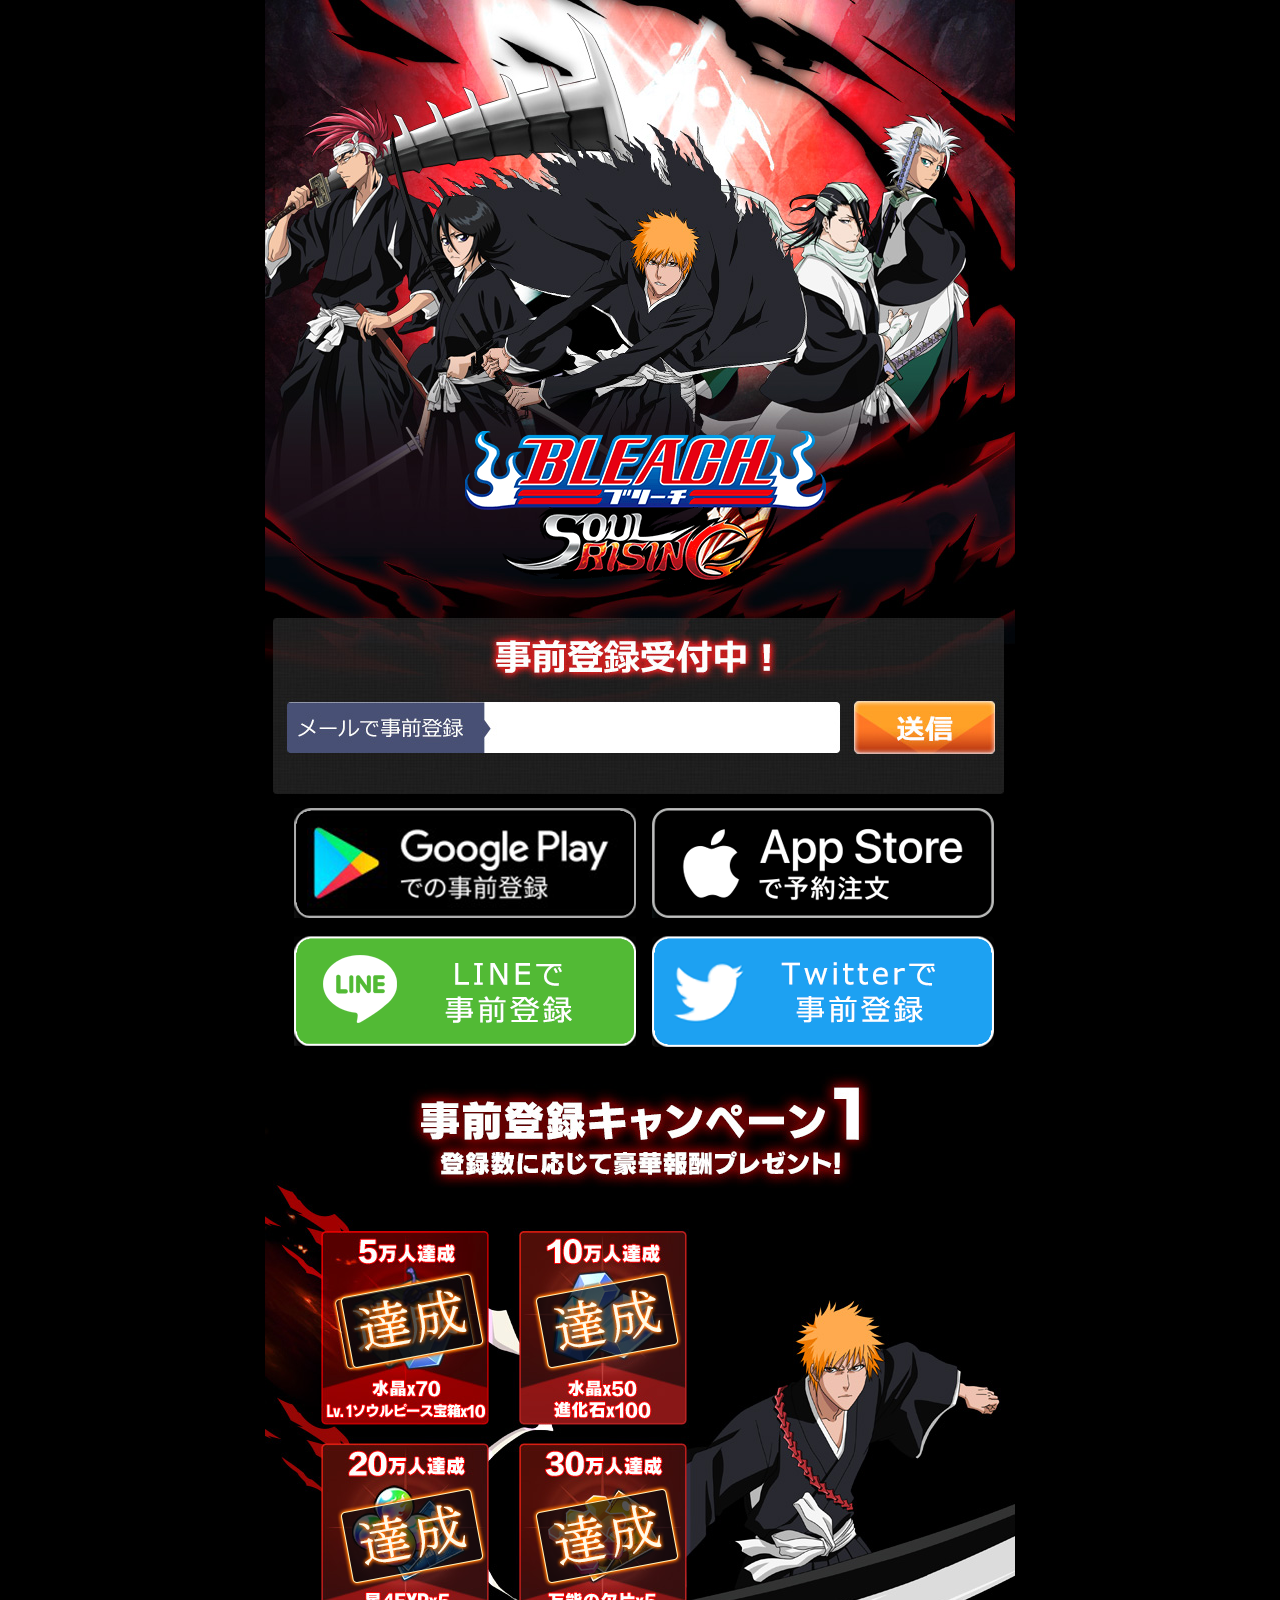
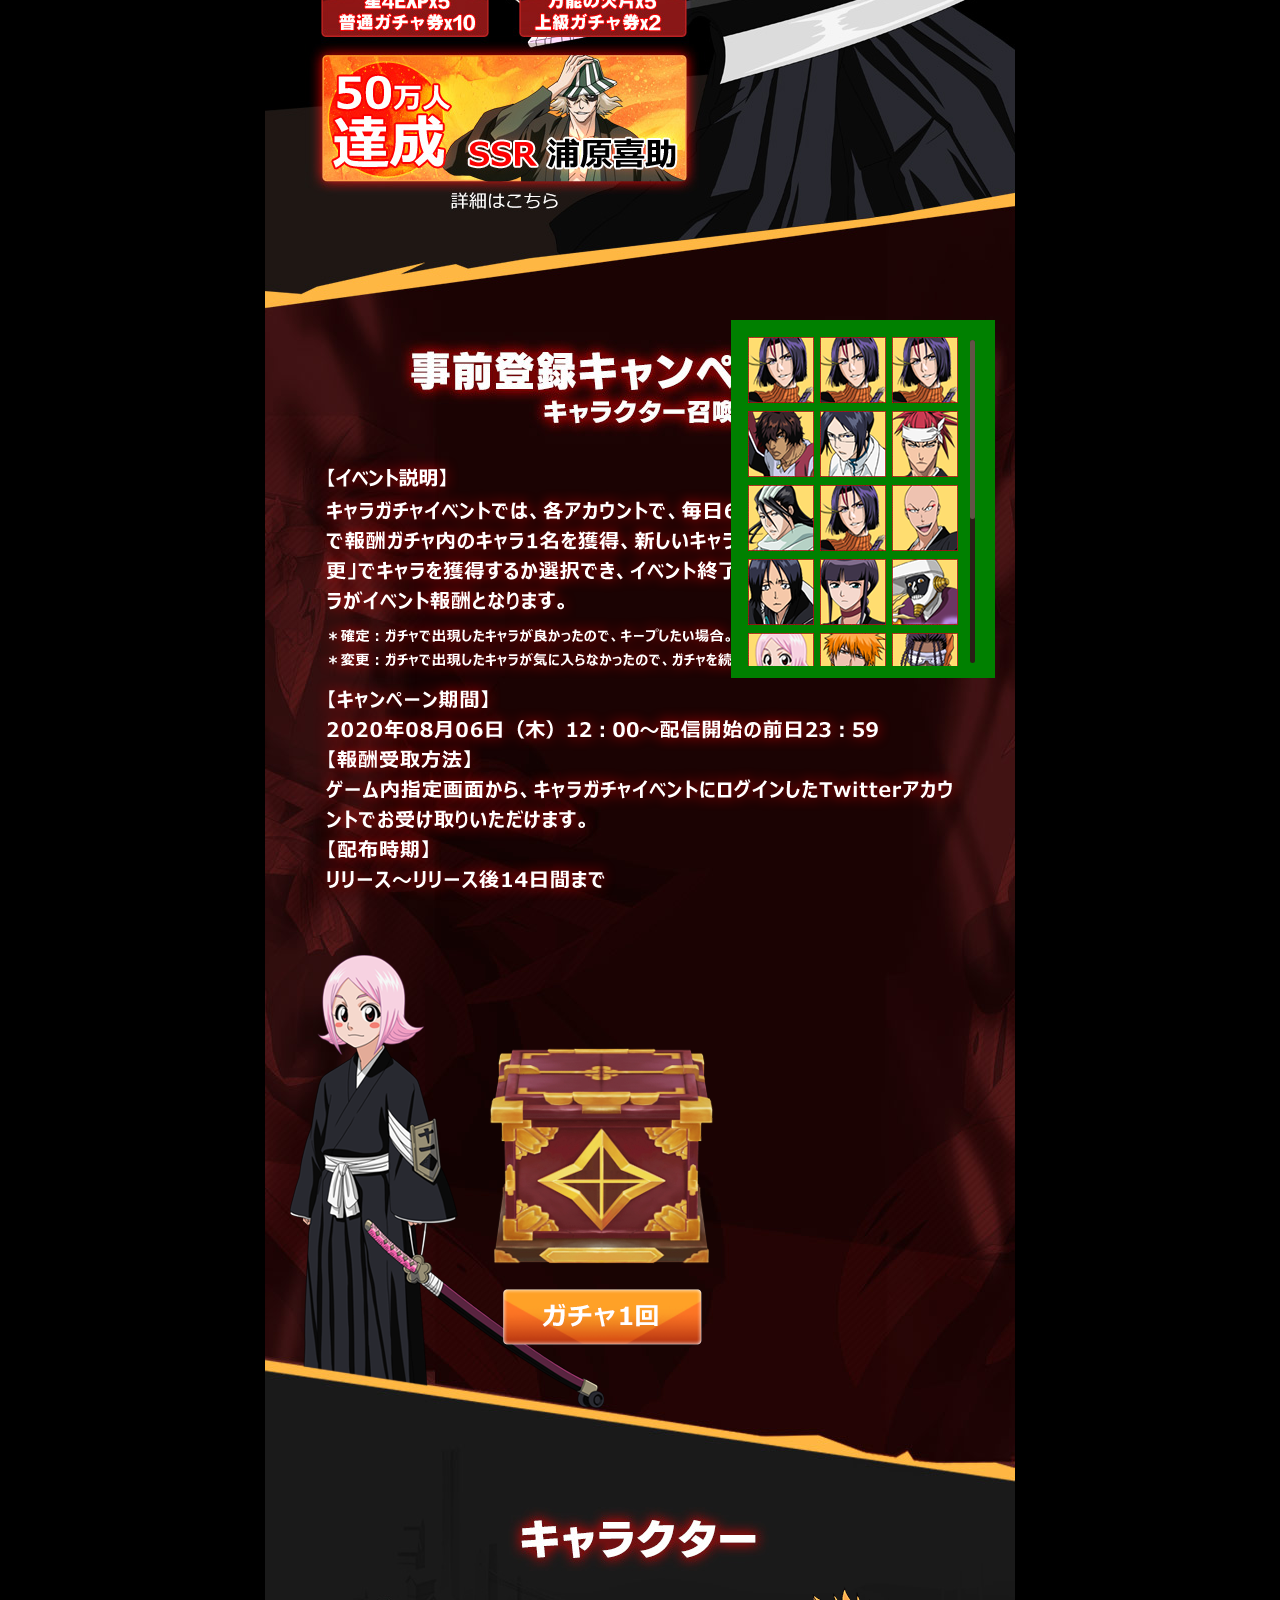
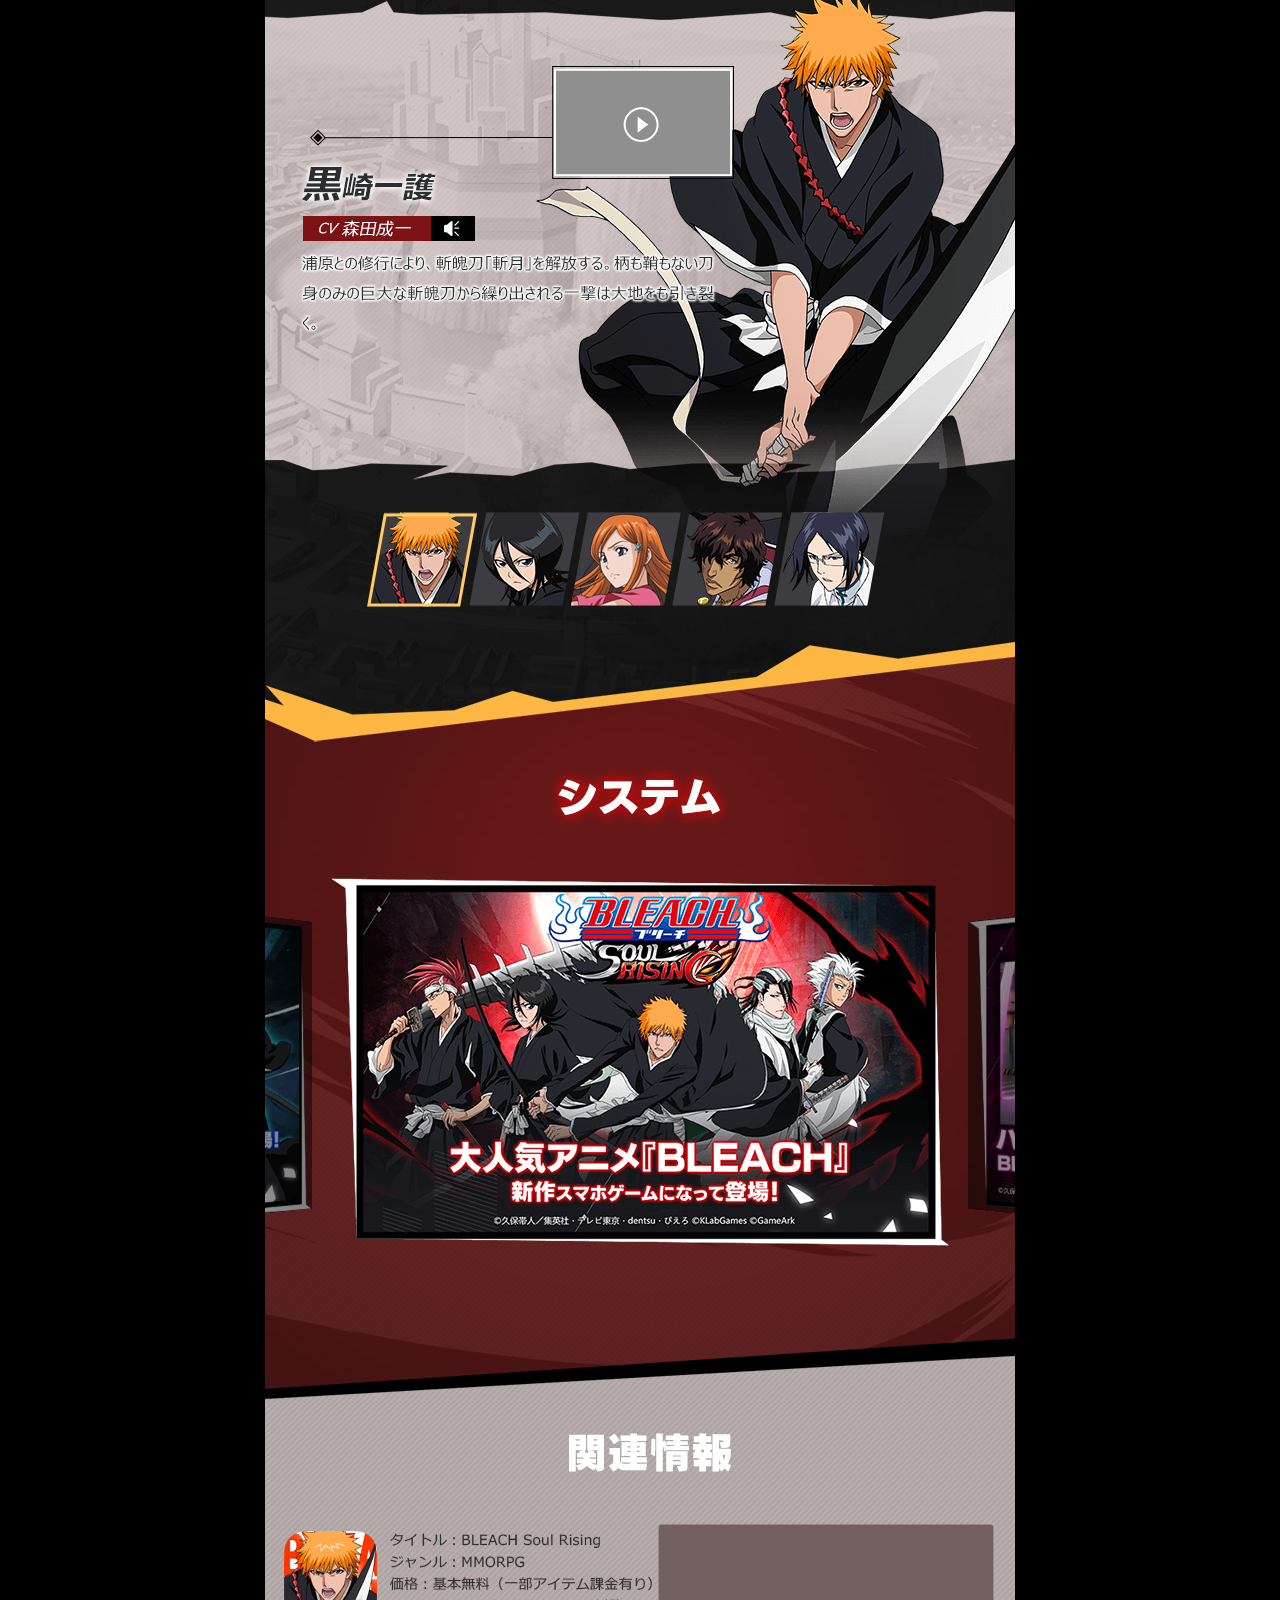
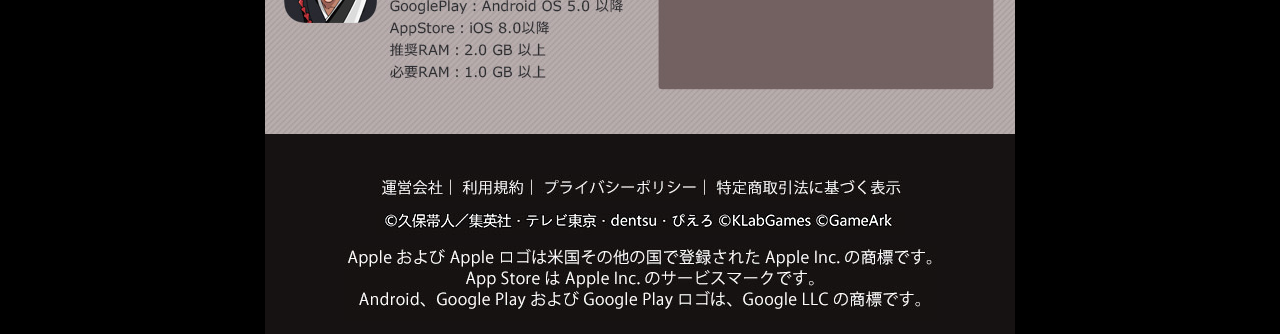
==== scroll.html @ 329ecb1b "2" ====
<!DOCTYPE html>
<html lang="en">

<head>
  <meta charset="utf-8">
  <title>最后一次</title>
  <meta name="viewport" content="width=device-width, initial-scale=1, minimum-scale=1, maximum-scale=1">

  <!-- Link Swiper's CSS -->
  <link rel="stylesheet" href="css/swiper-bundle.min.css">

  <!-- Demo styles -->
  <style>
  
    /* .swiper-container {
      width: 100%;
      height: 100%;
    }

    .swiper-slide {
      font-size: 18px;
      height: auto;
      -webkit-box-sizing: border-box;
      box-sizing: border-box;
      padding: 30px;
    } */


     .scrollwrap{width:264px; padding-top:17px;height:358px; background:green; position:absolute;top:20px;right:20px;box-sizing:border-box;z-index:2;} 
    .scrollone  {width:230px;height: 329px;}
    .scrollone .swiper-slide {height: auto; -webkit-box-sizing: border-box; box-sizing: border-box; padding: 0x; font-size: 18px;}
    .scrollone .swiper-slide p img{margin-right:6px;margin-bottom:3px;}
  </style>
<link rel="stylesheet" type="text/css"  href="css/colorbox.css">
 <link rel="stylesheet" type="text/css" href="css/index.css" />

<body>
 	<!--点击发送信息没input输入-->
   <div class="tc_wrong">    
		<div class="closed"><img src="images/close.png" alt=""></div>
	</div>
	<!--点击发送信息没input没有输入-->
	<div class="tc_loser" >    
		<div class="closed"><img src="images/close.png" alt=""></div>
	</div>

	<div class="tc_loser_red">    
		<div class="closed"><img src="images/close.png" alt=""></div>
	</div>
	<!--点击发送信息input输入内容-->
	<div class="tc_succes">    
		<div class="closed"><img src="images/close.png" alt=""></div>
		<div class="tc_ico">
			<a href="#" style="margin-right:10px;"> <img src="images/tc_lose_img1.png"/></a><a href="#"><img src="images/tc_lose_img2.png"/></a>
		</div>
	</div>
	<!--达成部分下面详细信息-->
	<div class="tc_detail" >    
		<div class="closed"><img src="images/close.png" alt=""></div>
	</div>
	<!--没有登录twitter提示-->
	<div class="tc_twitter" >    
		<div class="closed"><img src="images/close.png" alt=""></div>
		<div class="btn_twitter">
			<img src="images/twitter.png"/>
		</div>
	</div>
	<!--今日达到上限提示-->
	<div class="tc_topvalue">    
		<div class="closed"><img src="images/close.png" alt=""></div>
	</div>
	<!--需要确认提示-->
	<div class="tc_confirm" >    
		<div class="closed"><img src="images/close.png" alt=""></div>
		<div class="btn_confirm">
			<img src="images/tc_btn_sure.png"/><img src="images/tc_btn_quxiao.png"/>
		</div>
	</div>

	<!--需要确认提示1-->
	<div class="tc_confirm_1" >    
		<div class="closed"><img src="images/close.png" alt=""></div>
		<div class="btn_confirm">
			<img src="images/tc_btn_sure.png"/><img src="images/tc_btn_quxiao.png"/>
		</div>
	</div>

	<div class="masked"></div>
	<div class="login_box">    
		<div class="closed"><img src="images/close.png" alt=""></div>
		<div class="login_content" >
			<div  class="login_left"><img src="images/small_tip1.png"/><img src="images/card_01.png"/></div>
			<div  class="login_center"><img src="images/small_tip2.png"/><img src="images/card_02.png"/></div>
			<div  class="login_right">
				<p><a href="#" ><img src="images/tc_ico_sure.png"/></a></p>
				<p><a href="#"><img src="images/tc_ico_change.png"/></a></p>
			</div>

		</div>
	</div>
	<!--第一屏幕 --> 
	<div class="page1" id="section1">
		<div class="logo animated  fadeInDown"><a href="index.html"><img src="images/logo.png"></a></div>
		<div class="input1" >
            <P ><input name="" type="text"  class="text_content1"/></P>
        </div>
		<div class="login_btn"><a class="send" href="javascript:void(0)"></a></div>
        <div class="page1_ico_bg">
			<a href="#" target="_blank" class="one1"><img src="images/phone_btn_gg.png"/></a>
			<a href="#" target="_blank" class="one2"><img src="images/phone_btn_app.png" /></a>
			<a href="#" target="_blank" class="one3"><img src="images/phone_btn_line.png"/></a>
			<a href="#" target="_blank" class="one3"><img src="images/phone_btn_twitter.png"/></a>
        </div>
	</div>
	<!--第二屏幕 --> 
	<div class="page2" id="section2">
		<div class="da_cheng01"><img src="images/dacheng.png" ></div>
		<div class="da_cheng02"><img src="images/dacheng.png" ></div>
		<div class="da_cheng03"><img src="images/dacheng.png" ></div>
		<div class="da_cheng04"><img src="images/dacheng.png" ></div> 
		<div class="details"><a href="javascript:void(0)"></a></div> 
	</div>
	<!--第三屏幕 --> 
	<div class="page3" id="section3">
		<div class="box_video">
			<div class="click_btn"><img src="images/box_btn.png"></div>
			<div class="text"><img src="images/text.png"></div>
			<div class="box_img"><img src="images/box_one.png"></div>
			<div class="card_role">
				<img src="images/role_01.png">
			</div>
		</div>
		<div class="scrollwrap">
			<div class="swiper-container scrollone">
				<div class="swiper-wrapper">
				<div class="swiper-slide">
					<p><img src="images/8.png"><img src="images/8.png"><img src="images/8.png"></p>
					<p><img src="images/4.png"><img src="images/5.png"><img src="images/6.png"></p>
					<p><img src="images/7.png"><img src="images/8.png"><img src="images/9.png"></p>
					<p><img src="images/10.png"><img src="images/11.png"><img src="images/12.png"></p>
					<p><img src="images/13.png"><img src="images/14.png"><img src="images/15.png"></p>
					<p><img src="images/16.png"><img src="images/17.png"><img src="images/18.png"></p>
					<p><img src="images/19.png"><img src="images/20.png"><img src="images/21.png"></p>
					<p><img src="images/22.png"><img src="images/23.png"></p>
				</div>
				</div>
				<!-- Add Scroll Bar -->
				<div class="swiper-scrollbar"></div>
			</div>
		  </div>
    </div>
	<!--第四屏幕 --> 
	<div class="page4" id="section4">
		<div class="main_center">
			<div class="game_roles">
				<div class="swiper-container roles_wrap">
					<div class="swiper-wrapper">
						<div class="swiper-slide slide1">
							<div class="role_info">
								<a class="videoBtn  video1" href="https://v.qq.com/iframe/player.html?vid=o0892o8pdxt&tiny=0&auto=0" ><img src="images/video_bg.png"></a>
							</div>
							<div class="role_jineng role_jineng1">
								<a href="javascript:void(0)"  class="video audio0" ></a>
								
							</div>
							<img src="images/page3_renwu_01.png" class="role_img1 role_img"/>
						</div>
						<div class="swiper-slide slide2">
							<div class="role_info">
								 <a class="videoBtn  video1" href="https://v.qq.com/iframe/player.html?vid=o0892b658h4&tiny=0&auto=0" ><img src="images/video_bg.png"></a>
							</div>
							<div class="role_jineng role_jineng2">
							   <a href="javascript:void(0)"  class="video audio1"></a>
							</div>
							<img src="images/page3_renwu_02.png" class="role_img2 role_img"/>
						</div>
						<div class="swiper-slide slide3">
							<div class="role_info">
								 <a class="videoBtn  video1" href="https://v.qq.com/iframe/player.html?vid=f0369vjbire&tiny=0&auto=0" ><img src="images/video_bg.png"></a>
							</div>
							<div class="role_jineng role_jineng3">	<a href="javascript:void(0)"  class="video audio2"></a></div>
							<img src="images/page3_renwu_03.png" class="role_img3 role_img"/>
						</div>
						<div class="swiper-slide slide4">
							<div class="role_info">
								<a class="videoBtn  video1" href="https://v.qq.com/iframe/player.html?vid=b08922rmpab&tiny=0&auto=0" ><img src="images/video_bg.png"></a>
							</div>
							<div class="role_jineng role_jineng4">	<a href="javascript:void(0)"  class="video audio3"></a></div>
							<img src="images/page3_renwu_04.png" class="role_img4 role_img"/>
						</div>
						<div class="swiper-slide slide5">
							<div class="role_info">
								<a class="videoBtn  video1" href="https://v.qq.com/iframe/player.html?vid=g0892vx3985&tiny=0&auto=0" ><img src="images/video_bg.png"></a>
							</div>
							<div class="role_jineng role_jineng5">	<a href="javascript:void(0)"  class="video audio4"></a></div>
							<img src="images/page3_renwu_05.png" class="role_img5 role_img"/>
						</div>
						
					</div>
					<!-- <div class="swiper-button-next"></div>
					<div class="swiper-button-prev"></div> -->
				</div>
				<div class="swiper_list">
					<ul class="swiper_dock_list">
						<li> 
							<a href="javascript:void(0)"><img class="icon on " src="images/small_hover_01.png"/></a>
						</li>
						<li>
							<a href="javascript:void(0)"><img class="icon" src="images/small_hover_02.png"/></a>
						</li>
						<li>
							<a href="javascript:void(0)"><img class="icon" src="images/small_hover_03.png"/></a>
						</li>
						<li>
							<a href="javascript:void(0)"><img class="icon" src="images/small_hover_04.png"/></a>
						</li>
						<li>
							<a href="javascript:void(0)"><img class="icon" src="images/small_hover_05.png"/></a>
						</li>
		
					</ul>
				</div>
			</div>
		</div>
	</div>
	<!--第五屏幕 --> 
	 <div class="page5" id="section5">
		<div class="main_center">
			<div class="swiper-container box3">
				<div class="swiper-wrapper">
				  <div class="swiper-slide"><img src="images/fot_pic1.png" data-url="#"> </div>
				  <div class="swiper-slide"><img src="images/fot_pic2.png" data-url="#"> </div>
				  <div class="swiper-slide"><img src="images/fot_pic3.png" data-url="#"></div>
				  <div class="swiper-slide"><img src="images/fot_pic4.png" data-url="#"></div>
				  <div class="swiper-slide"><img src="images/fot_pic5.png" data-url="#"> </div>
				</div>
				<div class="swiper-pagination"></div>
			  </div>
			</div>
		</div>
	</div> 
	<!--第六屏幕 --> 
	<div class="page6" id="section6">
	  <div class="main_center">
			<div class='twitter_box'>
				<iframe src="https://twitter.com/iryu_cone" style="border: medium none; overflow: hidden; width:100%; height:100%;" allowtransparency="true" frameborder="0" ></iframe>
			</div></div>
	</div>
	<!--第七屏幕 --> 
	<div class="page7">
		<div class="flex">
			<div class="footer_nav">
				<a href="http://www.koramgame.co.jp/?act=service.aboutus" target="_blank"><img src="images/footer_nav_01.jpg"></a> 
				<a href="http://www.koramgame.co.jp/?act=service.terms" target="_blank"><img src="images/footer_nav_02.jpg"></a> 
				<a href="http://www.koramgame.co.jp/?act=service.privacy" target="_blank"><img src="images/footer_nav_03.jpg"></a> 
				<a href="http://www.koramgame.co.jp/?act=service.sfyq" target="_blank"><img src="images/footer_nav_04.jpg"></a>
			</div>
		   <div><img src="images/footer_01.jpg"></div>
		   <div><img src="images/footer_02.jpg"></div>
	 </div>
	<div id="top-back"><a href="#section1">頂部</a></div> 
	<script type="text/javascript" src="js/jquery-1.10.1.min.js"></script>
	<script type="text/javascript" src="js/swiper-bundle.min.js"></script>
	<script type="text/javascript" src="js/jquery.colorbox.js"></script>
	<script type="text/javascript" src="js/common.js"></script>  
	<script>
		var swiper = new Swiper('.box3', {
        effect: 'coverflow',
        grabCursor: true,
        centeredSlides: true,
		slidesPerView: 'auto',
		pagination: '.swiper-pagination',
        paginationClickable: true,
        loop : true,
        initialSlide :0
    });
		var swiper1 = new Swiper('.scrollone', {
		direction: 'vertical',
		slidesPerView: 'auto',
		freeMode: true,
		scrollbar: {
			el: '.swiper-scrollbar',
			//	hide: true,
		},
		mousewheel: true,
		});
	</script>
</body>

</html>
---- css/colorbox.css ----
/*
    Colorbox Core Style:
    The following CSS is consistent between example themes and should not be altered.
*/
#colorbox, #cboxOverlay, #cboxWrapper{position:absolute; top:0; left:0; z-index:999999; overflow:hidden; -webkit-transform: translate3d(0,0,0);}
#cboxWrapper {max-width:none;}
#cboxOverlay{position:fixed; width:100%; height:100%;}
#cboxMiddleLeft, #cboxBottomLeft{clear:left;}
#cboxContent{position:relative;}
#cboxLoadedContent{overflow:hidden; -webkit-overflow-scrolling: touch;}
#cboxTitle{margin:0;}
#cboxLoadingOverlay, #cboxLoadingGraphic{position:absolute; top:0; left:0; width:100%; height:100%;}
#cboxPrevious, #cboxNext, #cboxClose, #cboxSlideshow{cursor:pointer;}
.cboxPhoto{float:left; margin:auto; border:0; display:block; max-width:none; -ms-interpolation-mode:bicubic;}
.cboxIframe{width:100%; height:100%; display:block; border:0; padding:0; margin:0;}
#colorbox, #cboxContent, #cboxLoadedContent{box-sizing:content-box; -moz-box-sizing:content-box; -webkit-box-sizing:content-box;}

/* 
    User Style:
    Change the following styles to modify the appearance of Colorbox.  They are
    ordered & tabbed in a way that represents the nesting of the generated HTML.
*/
#cboxOverlay{background:#000; opacity: 0.9; filter: alpha(opacity = 90);}
#colorbox{outline:0;}
    #cboxContent{margin-top:32px; overflow:visible;/* background:#000;*/}
      /*  .cboxIframe{background:#fff;}*/
        #cboxError{padding:50px; border:1px solid #ccc;}
        #cboxLoadedContent{/*background:#000;*/ padding:1px;}
        #cboxLoadingGraphic{background:url(images/loading.gif) no-repeat center center;}
        #cboxLoadingOverlay{background:#000;}
        #cboxTitle{position:absolute; top:-22px; left:0; color:#000;}
        #cboxCurrent{position:absolute; top:-22px; right:205px; text-indent:-9999px;}

        /* these elements are buttons, and may need to have additional styles reset to avoid unwanted base styles */
        #cboxPrevious, #cboxNext, #cboxSlideshow, #cboxClose {border:0; padding:0; margin:0; overflow:visible; text-indent:-9999px; width:20px; height:20px; position:absolute; top:-20px; background: url(../images/controls.png) no-repeat 0 0;}
        
        /* avoid outlines on :active (mouseclick), but preserve outlines on :focus (tabbed navigating) */
        #cboxPrevious:active, #cboxNext:active, #cboxSlideshow:active, #cboxClose:active {outline:0;}

        #cboxPrevious{background-position:0px 0px; right:44px;}
        #cboxPrevious:hover{background-position:0px -25px;}
        #cboxNext{background-position:-25px 0px; right:22px;}
        #cboxNext:hover{background-position:-25px -25px;}
        #cboxClose{background-position:-50px 0px; right:0;}
        #cboxClose:hover{background-position:-50px -25px;}
        .cboxSlideshow_on #cboxPrevious, .cboxSlideshow_off #cboxPrevious{right:66px;}
        .cboxSlideshow_on #cboxSlideshow{background-position:-75px -25px; right:44px;}
        .cboxSlideshow_on #cboxSlideshow:hover{background-position:-100px -25px;}
        .cboxSlideshow_off #cboxSlideshow{background-position:-100px 0px; right:44px;}
        .cboxSlideshow_off #cboxSlideshow:hover{background-position:-75px -25px;}
---- css/index.css ----
﻿@charset "utf-8";


html,
body {
  position: relative;
  height: 100%;
}

body {
  background: #000;
  font-family: Helvetica Neue, Helvetica, Arial, sans-serif;
  font-size: 14px;
  color: #000;
  margin: 0;
  padding: 0;
} 
/* body{ margin:0; padding:0; font:normal 100% "Microsoft YaHei",\5b8b\4f53,Arial, Helvetica, sans-serif; -webkit-tap-highlight-color: rgba(0,0,0,0);} */
div,p,ul,ol,li,dl,dt,dd,h1,h2,h3,h4,h5,h6,form,input,select,textarea,table,td{ margin:0; padding:0;}
area{outline:none;}
img{ border:0;}
ol,ul,li{list-style:none;}
a{ text-decoration:none; outline:none;}

/*
.clearfix:after {content:"";display:block;height:0;clear:both;} 
.clearfix {zoom:1;}
 .pub_clr{clear:both;font-size:0;height:0;line-height:0;overflow:hidden;}
.auto{left: 50%; -webkit-transform:translate(-50%,0); -moz-transform:translate(-50%,0); -ms-transform:translate(-50%,0); -o-transform:translate(-50%,0); transform:translate(-50%,0);}
.box_justify{ display: -webkit-box; display: -moz-box; display: -o-box; display: -ms-box; -webkit-box-pack:justify; -moz-box-pack:justify; -o-box-pack:justify; -ms-box-pack:justify; box-pack:justify;} */



.closed{position: absolute;top:6px; right:8px;}
.closed img{transition: all 0.3s;}
.closed img:hover{transform:rotate(90deg);}
/*第一屏*/
body{ max-width: 750px; width: 750px; font-size: 14px; margin:0 auto;}
.page1{width:750px; height:1068px;background: url(../images/phone_bg_01.jpg); position: relative;}
.page1_ico_bg{width:750px; position: absolute; top: 803px; left: 0px; display: flex; justify-content:space-between; flex-wrap: wrap;}
.logo{position: absolute; top:426px; left: 200px;}
.input1 {height: 44px; width: 309px;position: absolute; top: 705px;left: 248px; }
.text_content1{width:309px; height:44px; line-height:44px; background:none; font-size:24px; float:left; border:none; overflow:hidden; text-align:center; }
.login_btn a{position: absolute;top: 699px; left: 613px; width: 122px; height: 42px; display: block;}
/*第二屏*/
.page2{width:750px; height:832px;background: url(../images/phone_bg_02.jpg); position: relative;}
.da_cheng01{position:absolute; top:200px; left:70px; width:149px; height:105px;}
.da_cheng02{position:absolute; top:200px; left:265px;width:149px; height:105px;}
.da_cheng03{position:absolute; top:415px; left:70px;width:149px; height:105px; }
.da_cheng04{position:absolute; top:415px; left:265px; width:149px; height:105px;}
.details a{position:absolute; top:712px; left:94px; width:317px; height:58px; display: block; cursor: pointer; z-index:10;}
/*第三屏*/

.click_btn{position:absolute; bottom:148px; left: 220px; z-index:3;}
.box_img{position:absolute; bottom:220px; left: 220px;z-index:3;}
.text{position: absolute; top:144px; left: 41px;z-index:1;}

/*第四屏*/
.main_center{width: 750px;position: relative;margin: 0 auto;}
.page4{width:750px; height:850px;background: url(../images/phone_bg_04.jpg); position: relative;margin-top:-1px;}
.game_roles{width:750px; height:800px; position:relative; }
.game_roles .swiper-slide{width:640px; height:864px; position:relative;}
.role_info{position:absolute; top:153px; left:30px; z-index:1000;width:496px; opacity:0; -webkit-transform:translate(-100%, 0); transform:translate(-100%, 0); -webkit-transition:all 0.3s; transition:all 0.3s; z-index:99;}
.role_jineng1 {width:426px;  height:213px; position:relative; z-index:1000;top:240px;margin-left:30px; background:url(../images/yinpin_01.png); opacity:0;  -webkit-transform:translate(-100%, 0); transform: translate(-100%, 0); -webkit-transition:all 0.3s; transition:all 0.3s;}
.role_jineng2 {width:426px; height:213px;  position:relative; z-index:1000; top:240px;margin-left:30px; background:url(../images/yinpin_02.png); opacity:0;  -webkit-transform:translate(-100%, 0); transform: translate(-100%, 0); -webkit-transition:all 0.3s; transition:all 0.3s;}
.role_jineng3 {width:426px; height:213px;  position:relative; z-index:1000;top:240px; margin-left:30px;background:url(../images/yinpin_03.png); opacity:0;  -webkit-transform:translate(-100%, 0); transform: translate(-100%, 0); -webkit-transition:all 0.3s; transition:all 0.3s;}
.role_jineng4 {width:426px; height:213px; position:relative;  z-index:1000;top:240px;margin-left:30px;background:url(../images/yinpin_04.png); opacity:0;  -webkit-transform:translate(-100%, 0); transform: translate(-100%, 0); -webkit-transition:all 0.3s; transition:all 0.3s;}
.role_jineng5 {width:426px; height:213px;  position:relative;  z-index:1000;top:240px;margin-left:30px; background:url(../images/yinpin_05.png); opacity:0;  -webkit-transform:translate(-100%, 0); transform: translate(-100%, 0); -webkit-transition:all 0.3s; transition:all 0.3s;}
.page_4 .swiper-button-next{background:url(../images/right_row.png);width:72px; height:101px; position: absolute; top: 460px;right:150px;}
.page_4 .swiper-button-prev{background:url(../images/left_row.png);width:72px; height:101px;position: absolute; top: 460px;left:150px;}
.role_img1{position:absolute; top:0px; right:0px; opacity:0;  -webkit-transform:translate(100%, 0); transform: translate(100%, 0); -webkit-transition:all 0.3s; transition:all 0.3s;}
.role_img2{position:absolute; top:0px; right:0px; opacity:0; -webkit-transform:translate(100%, 0); transform: translate(100%, 0); -webkit-transition:all 0.3s; transition:all 0.3s;}
.role_img3{position:absolute; top:0px; right:0px; opacity:0; -webkit-transform:translate(100%, 0); transform: translate(100%, 0); -webkit-transition:all 0.3s; transition:all 0.3s;}
.role_img4{position:absolute; top:0px; right:0px; opacity:0; -webkit-transform:translate(100%, 0); transform: translate(100%, 0); -webkit-transition:all 0.3s; transition:all 0.3s;}
.role_img5{position:absolute; top:0px; right:0px; opacity:0; -webkit-transform:translate(100%, 0); transform: translate(100%, 0); -webkit-transition:all 0.3s; transition:all 0.3s;}

.game_roles .swiper_dock_list li:nth-child(1),.game_roles .swiper_dock_list li:nth-child(2),.game_roles .swiper_dock_list li:nth-child(3),.game_roles .swiper_dock_list li:nth-child(4),.game_roles .swiper_dock_list li:nth-child(5){width:111px; height:94px; cursor:pointer; }
.game_roles .swiper_dock_list li:nth-child(1){position: absolute; top:5px; left:2px;}
.game_roles .swiper_dock_list li:nth-child(2){position: absolute; top:5px; left:104px;}
.game_roles .swiper_dock_list li:nth-child(3){position: absolute; top:5px; left:205px;}
.game_roles .swiper_dock_list li:nth-child(4){position: absolute; top:5px; left:308px;}
.game_roles .swiper_dock_list li:nth-child(5){position: absolute; top:5px; left:409px;}
.game_roles .swiper_dock_list li img{display:none;}
.game_roles .swiper_dock_list li .icon.on{display:block;}
.game_roles .swiper-slide-active .role_info{-webkit-transform: translate(0, 0); transform: translate(0, 0); -webkit-transition: all 0.3s; transition: all 0.3s; opacity:1;}
.game_roles .swiper-slide-active .role_img{opacity:1; -webkit-transform:translate(0, 0); transform: translate(0, 0); -webkit-transition: all 0.3s; transition: all 0.3s;}
.game_roles .swiper-slide-active .role_jineng{opacity:1; -webkit-transform:translate(0, 0); transform: translate(0, 0); -webkit-transition: all 0.5s; transition: all 0.5s;}
a.video{    position: absolute; top: 71px;left: 135px;width: 50px;height: 30px;display: block;cursor: pointer;}
.swiper_list{position:absolute;bottom:90px;left:100px;}
/* .main_tro{position: absolute; top:190px; left: 15px; width:708px; height: 544px; }
.main_tro .page4_tro_swiper{width:708px; height:441px ;}
.main_tro .swiper-pagination{position:relative;width:708px; display: flex;}
.page4_pagination span{display:block;width:185px; height:107px;opacity:1; border-radius:0; background:none}
.page4_pagination span.swiper-pagination-bullet-active{display:block;width:185px; height:107px; opacity:0.9;box-shadow:0 0 10px #000;}
 */
/*第五屏*/
.page5{ background:url(../images/phone_bg_05.jpg) center center no-repeat; height:556px; padding-top:100px;margin-top:-1px;}
.box3 {width: 750px;padding-bottom:30px;margin:0 auto;}
.box3 .swiper-slide {background-position: center;background-size: cover;width:620px;height: 368px;/*cursor:e-resize*/ margin:30px 0;}
.box3 .swiper-slide img{width:620px;height: 368px;}
.box3 .swiper-pagination-bullet {width:12px;height:12px;cursor:pointer;overflow:hidden;display:inline-block;margin:0 10px;opacity:1;	background:url(../images/active_hover1.png) no-repeat;font-size: 0;}
.box3 .swiper-pagination-bullet-active {	background:url(../images/active_hover.png) no-repeat;width:68px;border-radius:0%;}
/*第六屏幕*/ 
.page6{ background:url(../images/phone_bg_06.jpg) center center no-repeat; height:331px;margin-top:-1px;}
.twitter_box{width:319px; height: 156px; position: absolute; top:124px;right:30px;}
/*第七屏幕*/  
.page7{width:100%;height:160px;background:#161212; padding-top:40px;}
.page7 .flex{ text-align: center;}
.page7 div{margin-bottom: 8px;}
/*返回顶部*/ 

/*各种弹框*/ 
.masked{background: rgba(0,0,0,0.8);position: fixed; display:none;width:100%;height:100%;left:0;top:0; z-index:11;}
.login_box{width: 600px;position: fixed;color:#fff;top:50%;left:50%;transform:translate(-50%,-50%);padding:20px;display:none;z-index:12; transition: all 0.3s;}
.login_content{width:600px; margin:0 auto; display: flex; justify-content: space-between;}
.closed{float: right; height: 50px;margin-bottom: 10px;}
.closed img{transition: all 0.3s;}
.closed img:hover{transform:rotate(90deg);}


.tc_loser{width: 366px; height:67px;background:url(../images/tc_cg_tip.png) no-repeat;position: fixed;color:#fff;top:50%;left:50%;transform:translate(-50%,-50%);z-index:12; transition: all 0.3s; display: none;}
.tc_loser_red{width: 366px; height:67px;background:url(../images/tc_cg_red.png)  no-repeat;position: fixed;color:#fff;top:50%;left:50%;transform:translate(-50%,-50%);z-index:12; transition: all 0.3s;display: none;}

.tc_twitter{width: 368px; height:172px;background:url(../images/tc_bg_43.png)  no-repeat;position: fixed;color:#fff;top:50%;left:50%;transform:translate(-50%,-50%);z-index:12; transition: all 0.3s;display: none;}
.btn_twitter{display: flex;width: 363px; justify-content: center; margin-top: 100px;}

.tc_topvalue{width: 368px; height:67px;background:url(../images/tc_bg_50.png)  no-repeat;position: fixed;color:#fff;top:50%;left:50%;transform:translate(-50%,-50%);z-index:12; transition: all 0.3s;display: none;}



/*后面添加的样式都在这里*/


  .tc_detail{width: 588px; height:638px;background:url(../images/tc_detail.png)  no-repeat;position: fixed;color:#fff;top:50%;left:50%;transform:translate(-50%,-50%);z-index:12; transition: all 0.3s;display: none;}

  .tc_confirm_1{width: 366px; height:162px;background:url(../images/tc_tip.png)  no-repeat;position: fixed;color:#fff;top:50%;left:50%;transform:translate(-50%,-50%);z-index:12; transition: all 0.3s;display: none;}
  .btn_confirm{display: flex;width: 363px; justify-content: center; margin-top: 100px;}


.tc_confirm{width: 366px; height:162px;background:url(../images/tc_fim.png)  no-repeat;position: fixed;color:#fff;top:50%;left:50%;transform:translate(-50%,-50%);z-index:12; transition: all 0.3s;display: none;}
.btn_confirm{display: flex;width: 363px; justify-content: center; margin-top: 100px;}
  

.tc_succes{width: 366px; height:242px;background:url(../images/tc_succes.png)  no-repeat;position: fixed;color:#fff;top:50%;left:50%;transform:translate(-50%,-50%);z-index:12; transition: all 0.3s;display: none;}
.tc_ico{display: flex;width: 366px; justify-content: center; margin-top: 168px;}

.tc_wrong{width: 366px; height:113px;background:url(../images/tc_wrong.png)  no-repeat;position: fixed;color:#fff;top:50%;left:50%;transform:translate(-50%,-50%);z-index:12; transition: all 0.3s;display: none;}



.scrollone  {width:230px;height: 329px;}
.scrollone .swiper-slide {height: auto; -webkit-box-sizing: border-box; box-sizing: border-box; padding: 0x;}
.scrollone .swiper-slide p img{margin-right:6px;margin-bottom:3px;}
.game_roles .swiper_dock_list{ width:520px; height:101px;position:relative;background:url(../images/small_btn_03.png) no-repeat; z-index:10; margin:0 auto;}

/* .nav_ico{position: absolute; left: 0;top:0;width:79px; height: 79px; cursor: pointer;;}
.sidenav  a{  display:block; height:27px;}
.sidenav  a.nav_01{position:absolute; top:9px; left:14px;width:99px; background:url(../images/nav_01.png) no-repeat;}
.sidenav  a.nav_02{position:absolute; top:62px; left:14px;width:218px; background:url(../images/nav_02.png) no-repeat;}
.sidenav  a.nav_03{position:absolute; top:123px; left:14px;width:137px;  background:url(../images/nav_03.png) no-repeat;}
.sidenav  a.nav_04{position:absolute; top:187px; left:14px;width:105px;  background:url(../images/nav_04.png) no-repeat;}
.sidenav a.nav_05{position:absolute; top:248px; left:14px;width:106px;  background:url(../images/nav_05.png) no-repeat;}
.sidenav  a.nav_01:hover,.sidenav  a.nav_01.on{ background:url(../images/nav_01_hover.png) no-repeat;}
.sidenav  a.nav_02:hover,.sidenav  a.nav_02.on{ background:url(../images/nav_02_hover.png) no-repeat;}
.sidenav  a.nav_03:hover,.sidenav  a.nav_03.on{ background:url(../images/nav_03_hover.png) no-repeat;}
.sidenav  a.nav_04:hover,.sidenav  a.nav_04.on{ background:url(../images/nav_04_hover.png) no-repeat;}
.sidenav  a.nav_05:hover,.sidenav  a.nav_05.on{ background:url(../images/nav_05_hover.png) no-repeat;}
.sidenav { height: 316px; width: 0px; position: fixed; z-index: 111111; top: 0;  left: 80px; background: url(../images/nav_bg_02.png) no-repeat; 
 overflow-x: hidden; transition: 0.5s;  padding-top: 60px;}
.sidenav a {text-decoration: none;font-size: 25px; color: #fff;display: block;transition: 0.3s;}
.sidenav a:hover, .offcanvas a:focus{color: #f1f1f1;}
.sidenav .closebtn {position: absolute; top: 0;right: 25px; font-size: 46px; margin-left: 50px;}
@media screen and (max-height: 450px) {.sidenav {padding-top: 15px;}.sidenav a {font-size: 18px;}}
#inline_content{ background:url(../images/input_cg.jpg);width:790px; height: 416px; overflow: hidden; position:relative;}
.one{position:absolute; bottom:10px;left:10px; }
.two{position:absolute; bottom:10px; left:210px;}
.three{position:absolute; bottom:10px; left:395px;}
.four{position:absolute; bottom:10px;left:590px;} 
.tcmain{width:264px; padding-top:10px;height:357px; background:url(../images/scroll_bg_03.png); position:absolute;top:473px;right:20px;box-sizing:border-box;text-align:center; z-index:2;}
#tc-wrapper1{ height: 336px; position: relative;width:90%;margin:0 auto;}
 .num-list li img{margin-bottom:4px;margin-right: 10px;}

*/
/* 
.scrollwrap{width:264px; padding-top:17px;height:358px; background:url(../images/scroll_bg_03.png); position:absolute;top:685px;right:20px;box-sizing:border-box;z-index:2;}
.scrollone  {width:230px;height: 329px;}
.scrollone .swiper-slide {height: auto; -webkit-box-sizing: border-box; box-sizing: border-box; padding: 0x; font-size: 18px;}
.scrollone .swiper-slide p img{margin-right:6px;margin-bottom:3px;} */
.card_role{position: absolute; bottom:54px; left:0px;z-index:1;}
.page3{width:750px; height:1200px;background: url(../images/phone_bg_03.jpg); position: relative;}

.login_right{height:200px; padding-top: 122px;}
.login_right p:first-child{margin-bottom: 10px;}

#top-back{ position:fixed; bottom:50px; right:50px; width:50px; height:74px; color:#fff; background:url(../images/top.png); text-align:center; line-height:50px; z-index:9;}
#top-back a{color:#fff;width:50px; height:74px; display: block;}
.text{position: absolute; top:156px; left: 41px;z-index:1;}
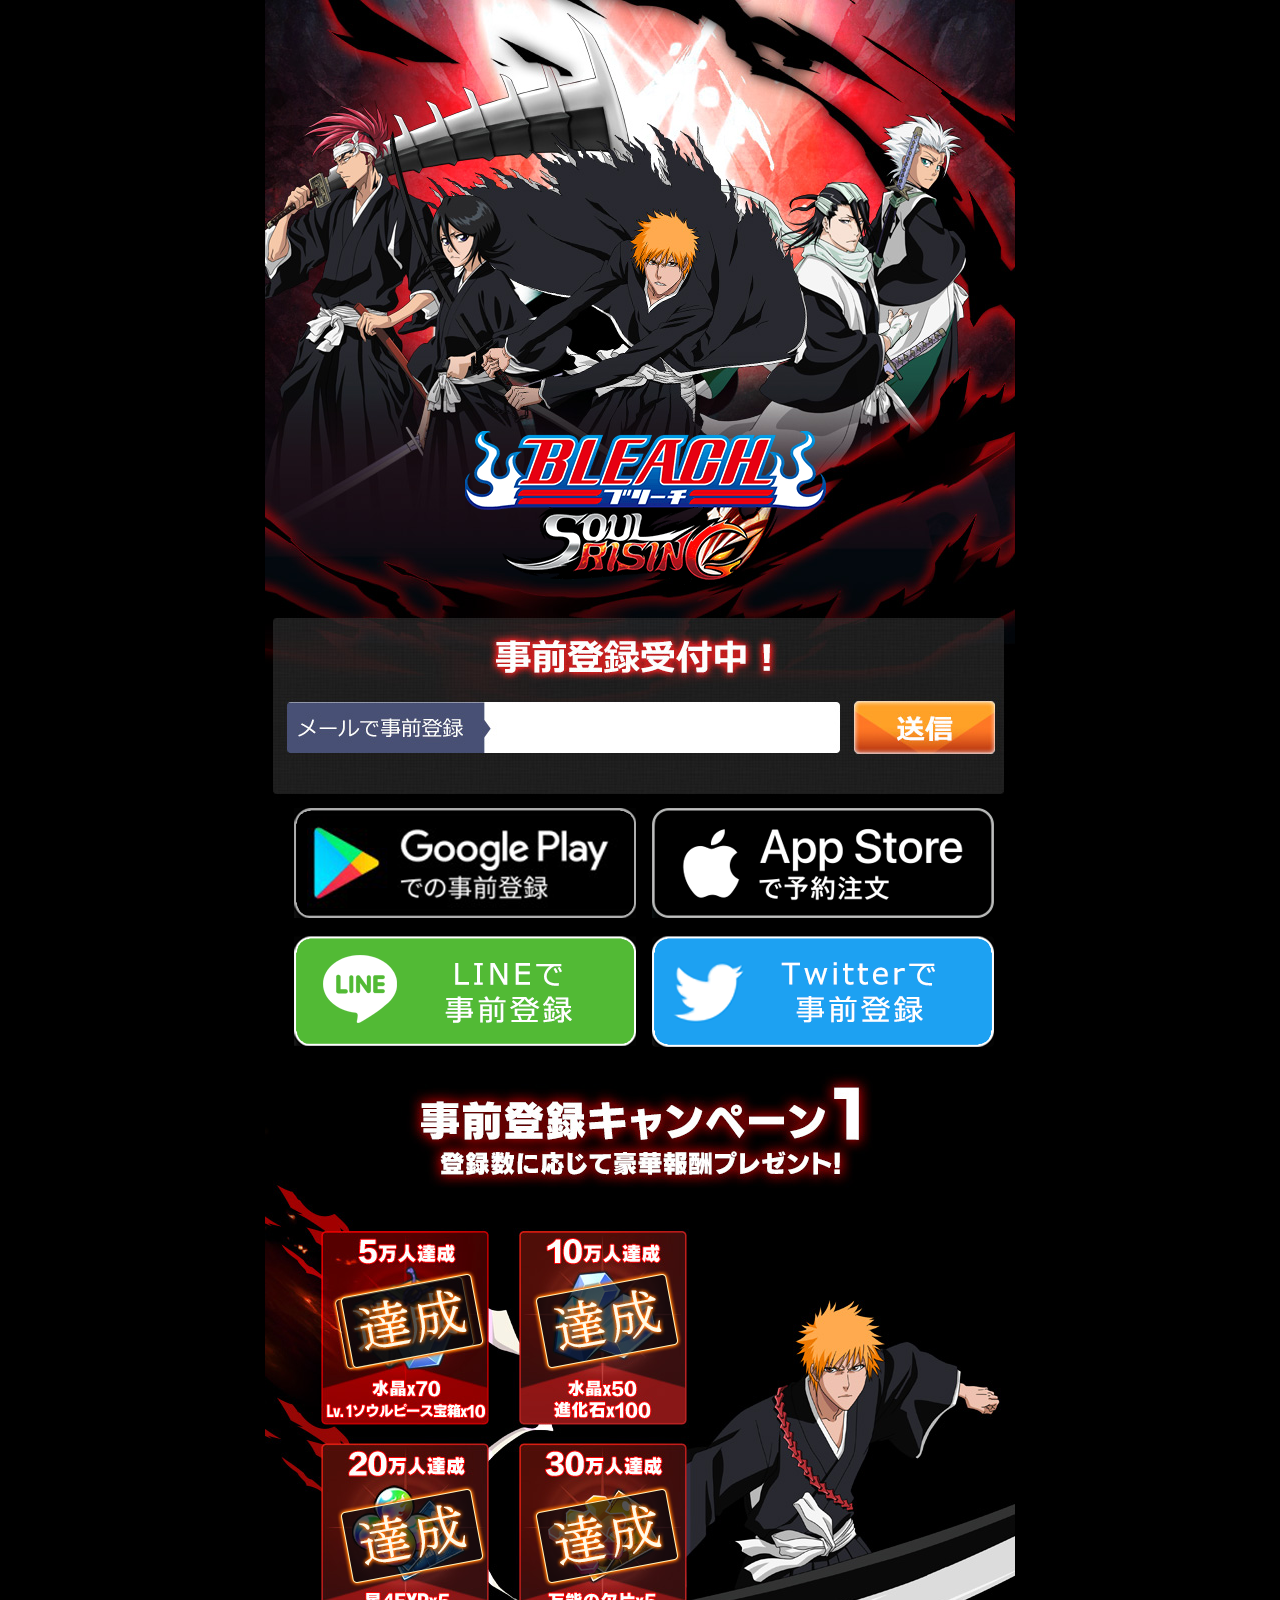
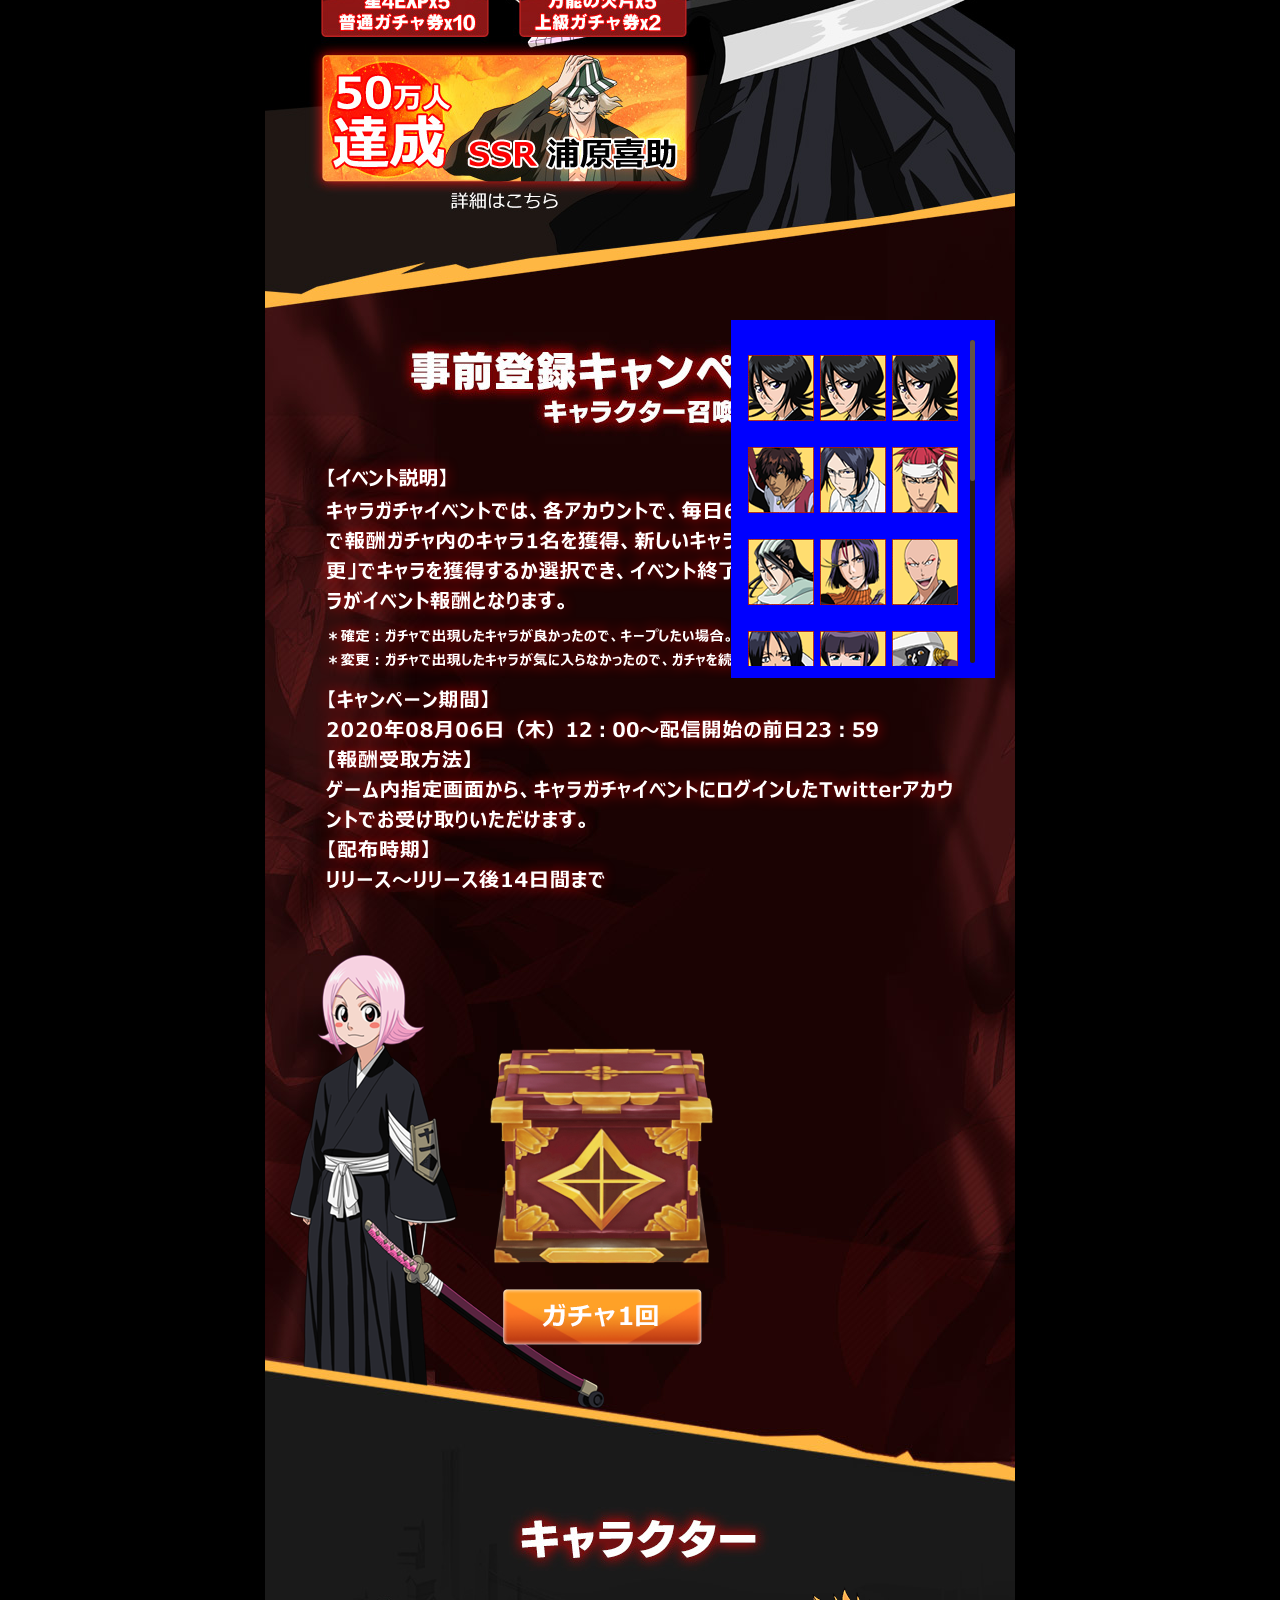
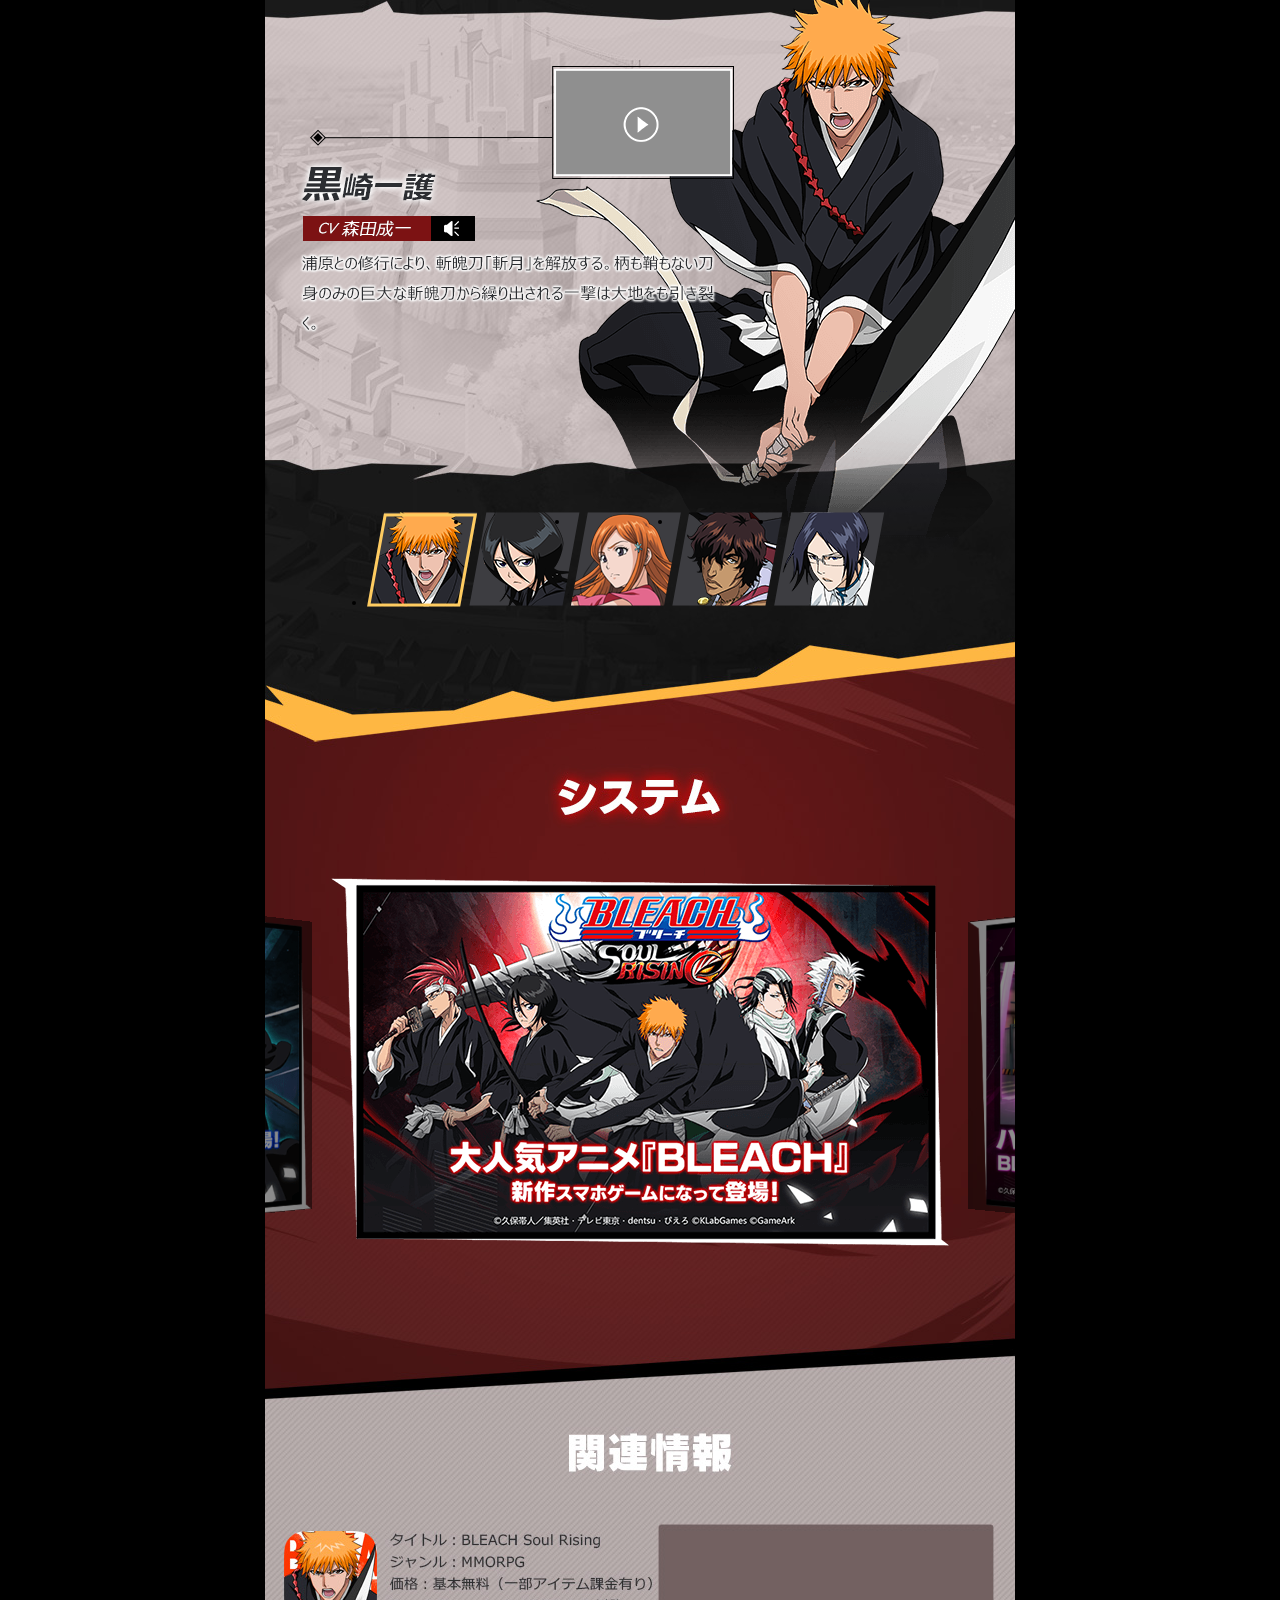
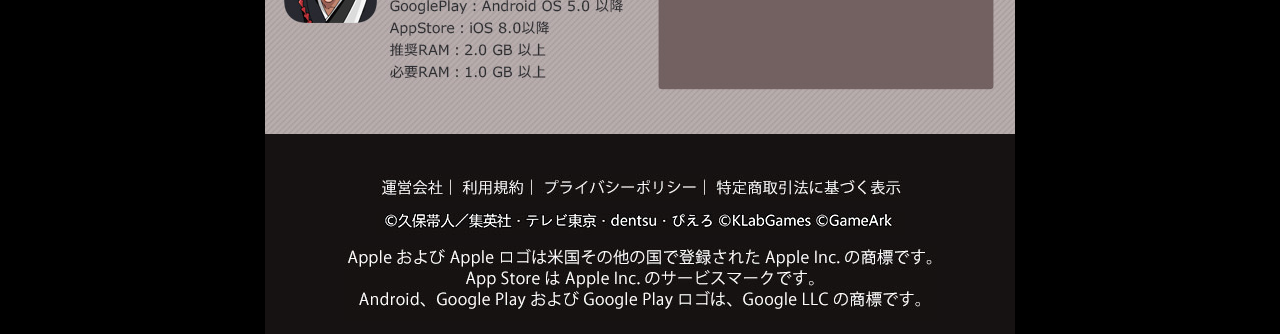
==== commit c3f04fc3: "3" ====
--- a/scroll.html
+++ b/scroll.html
@@ -27,7 +27,7 @@
     } */
 
 
-     .scrollwrap{width:264px; padding-top:17px;height:358px; background:green; position:absolute;top:20px;right:20px;box-sizing:border-box;z-index:2;} 
+     .scrollwrap{width:264px; padding-top:17px;height:358px; background:blue; position:absolute;top:20px;right:20px;box-sizing:border-box;z-index:2;} 
     .scrollone  {width:230px;height: 329px;}
     .scrollone .swiper-slide {height: auto; -webkit-box-sizing: border-box; box-sizing: border-box; padding: 0x; font-size: 18px;}
     .scrollone .swiper-slide p img{margin-right:6px;margin-bottom:3px;}
@@ -135,7 +135,7 @@
 			<div class="swiper-container scrollone">
 				<div class="swiper-wrapper">
 				<div class="swiper-slide">
-					<p><img src="images/8.png"><img src="images/8.png"><img src="images/8.png"></p>
+					<p><img src="images/2.png"><img src="images/2.png"><img src="images/2.png"></p>
 					<p><img src="images/4.png"><img src="images/5.png"><img src="images/6.png"></p>
 					<p><img src="images/7.png"><img src="images/8.png"><img src="images/9.png"></p>
 					<p><img src="images/10.png"><img src="images/11.png"><img src="images/12.png"></p>
--- a/css/index.css
+++ b/css/index.css
@@ -16,11 +16,11 @@
   padding: 0;
 } 
 /* body{ margin:0; padding:0; font:normal 100% "Microsoft YaHei",\5b8b\4f53,Arial, Helvetica, sans-serif; -webkit-tap-highlight-color: rgba(0,0,0,0);} */
-div,p,ul,ol,li,dl,dt,dd,h1,h2,h3,h4,h5,h6,form,input,select,textarea,table,td{ margin:0; padding:0;}
+/* div,p,ul,ol,li,dl,dt,dd,h1,h2,h3,h4,h5,h6,form,input,select,textarea,table,td{ margin:0; padding:0;}
 area{outline:none;}
 img{ border:0;}
 ol,ul,li{list-style:none;}
-a{ text-decoration:none; outline:none;}
+a{ text-decoration:none; outline:none;} */
 
 /*
 .clearfix:after {content:"";display:block;height:0;clear:both;} 
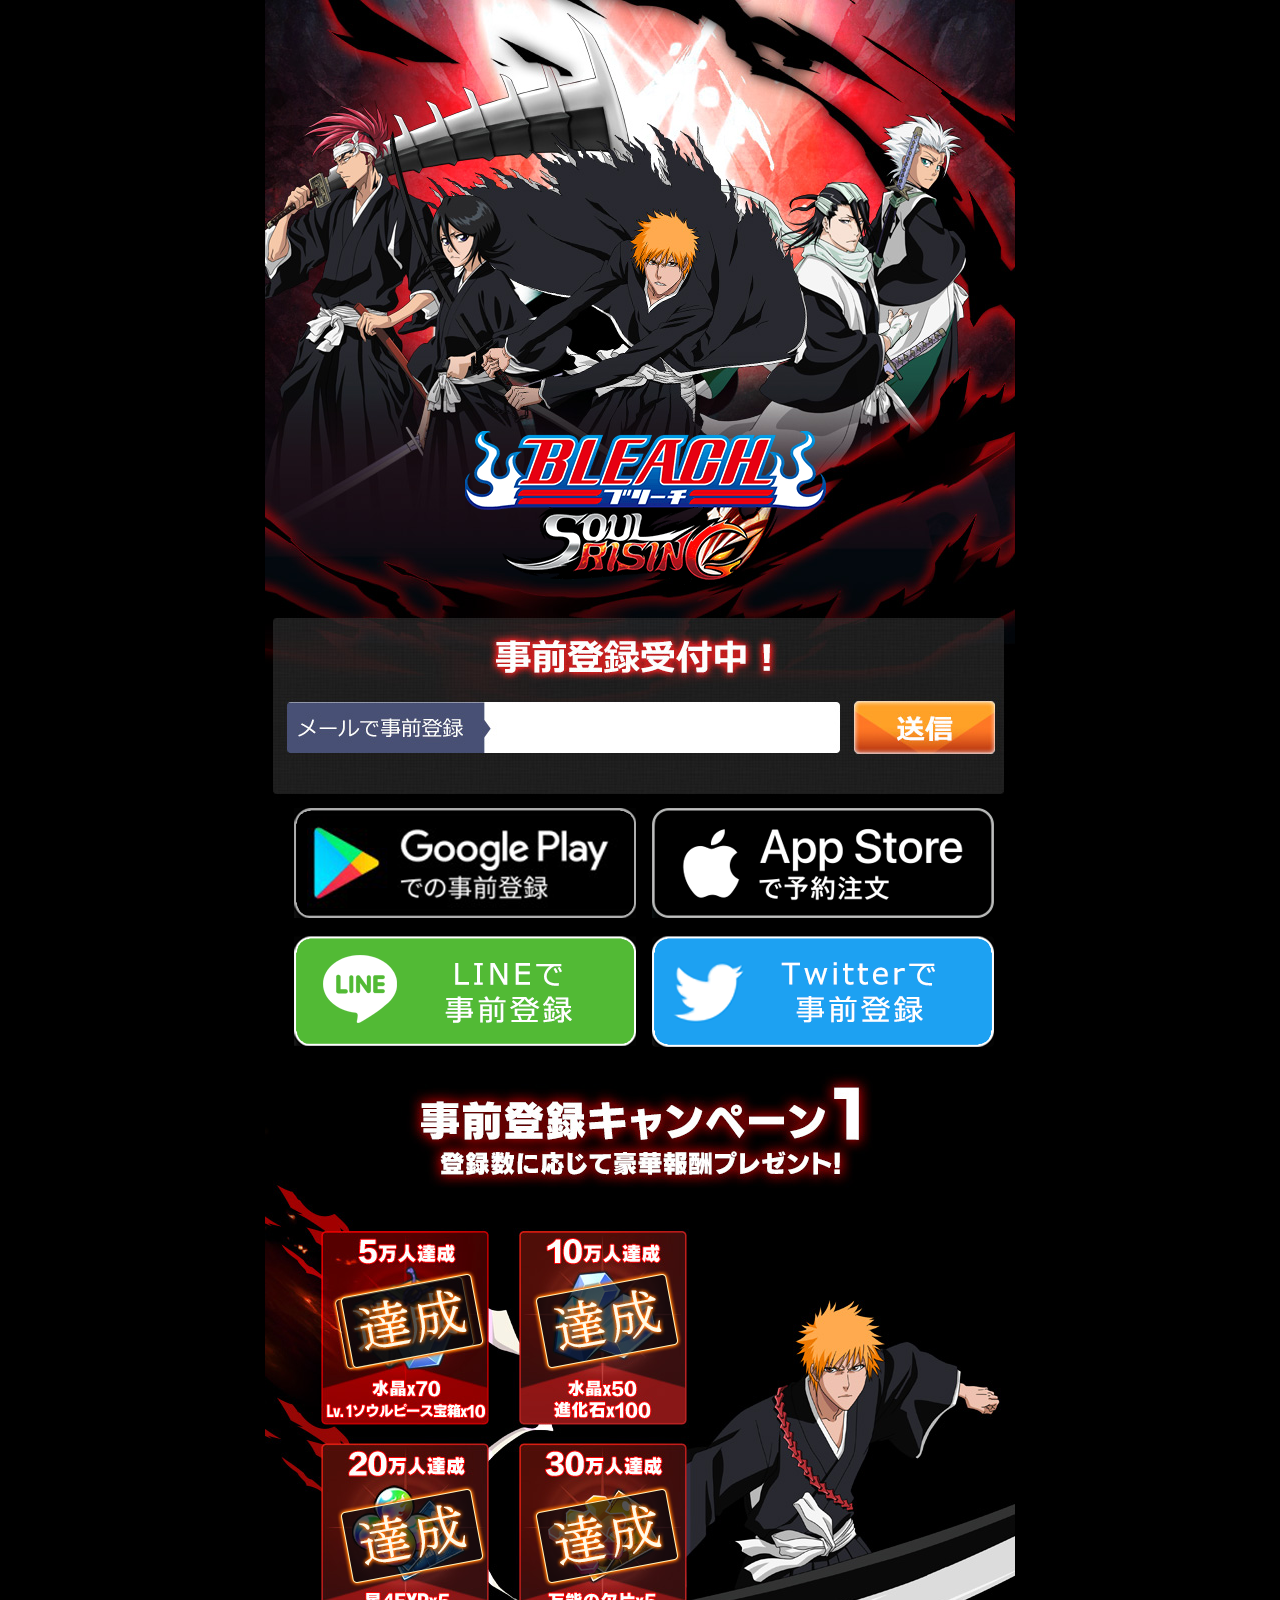
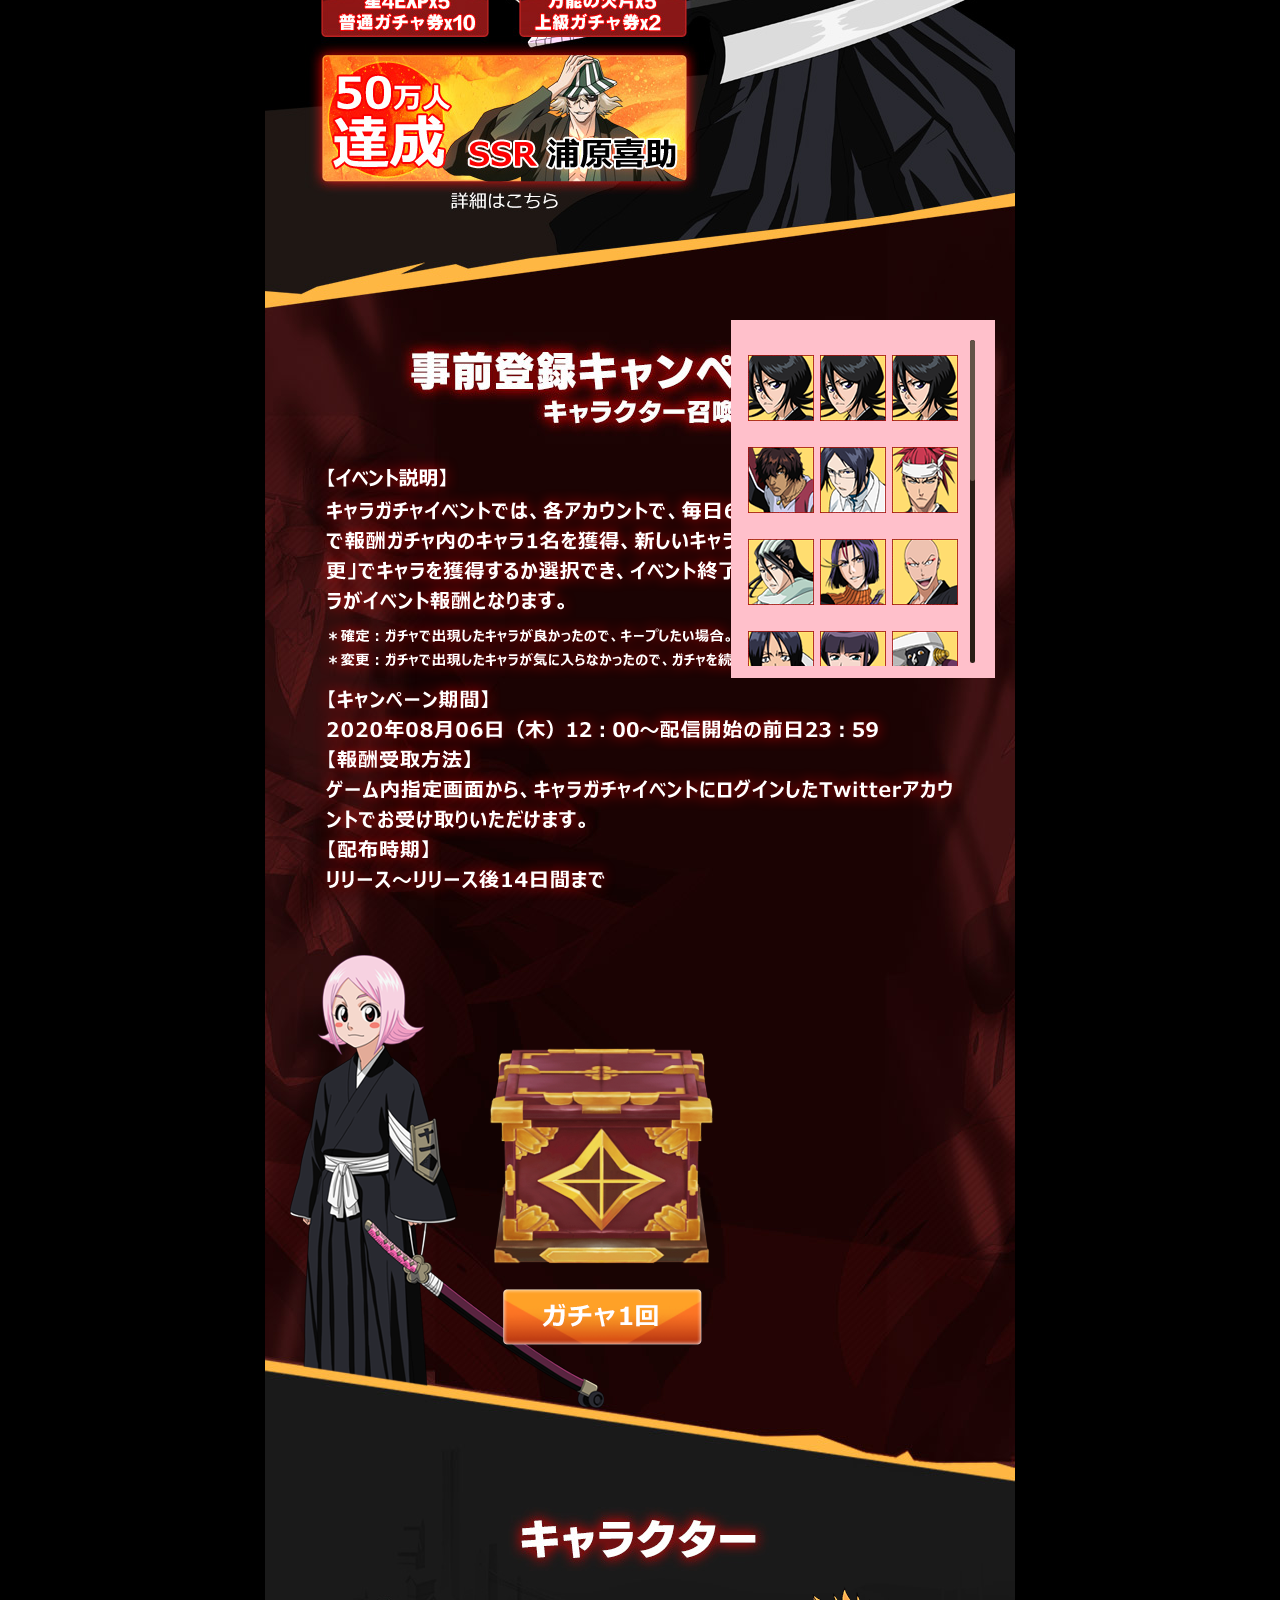
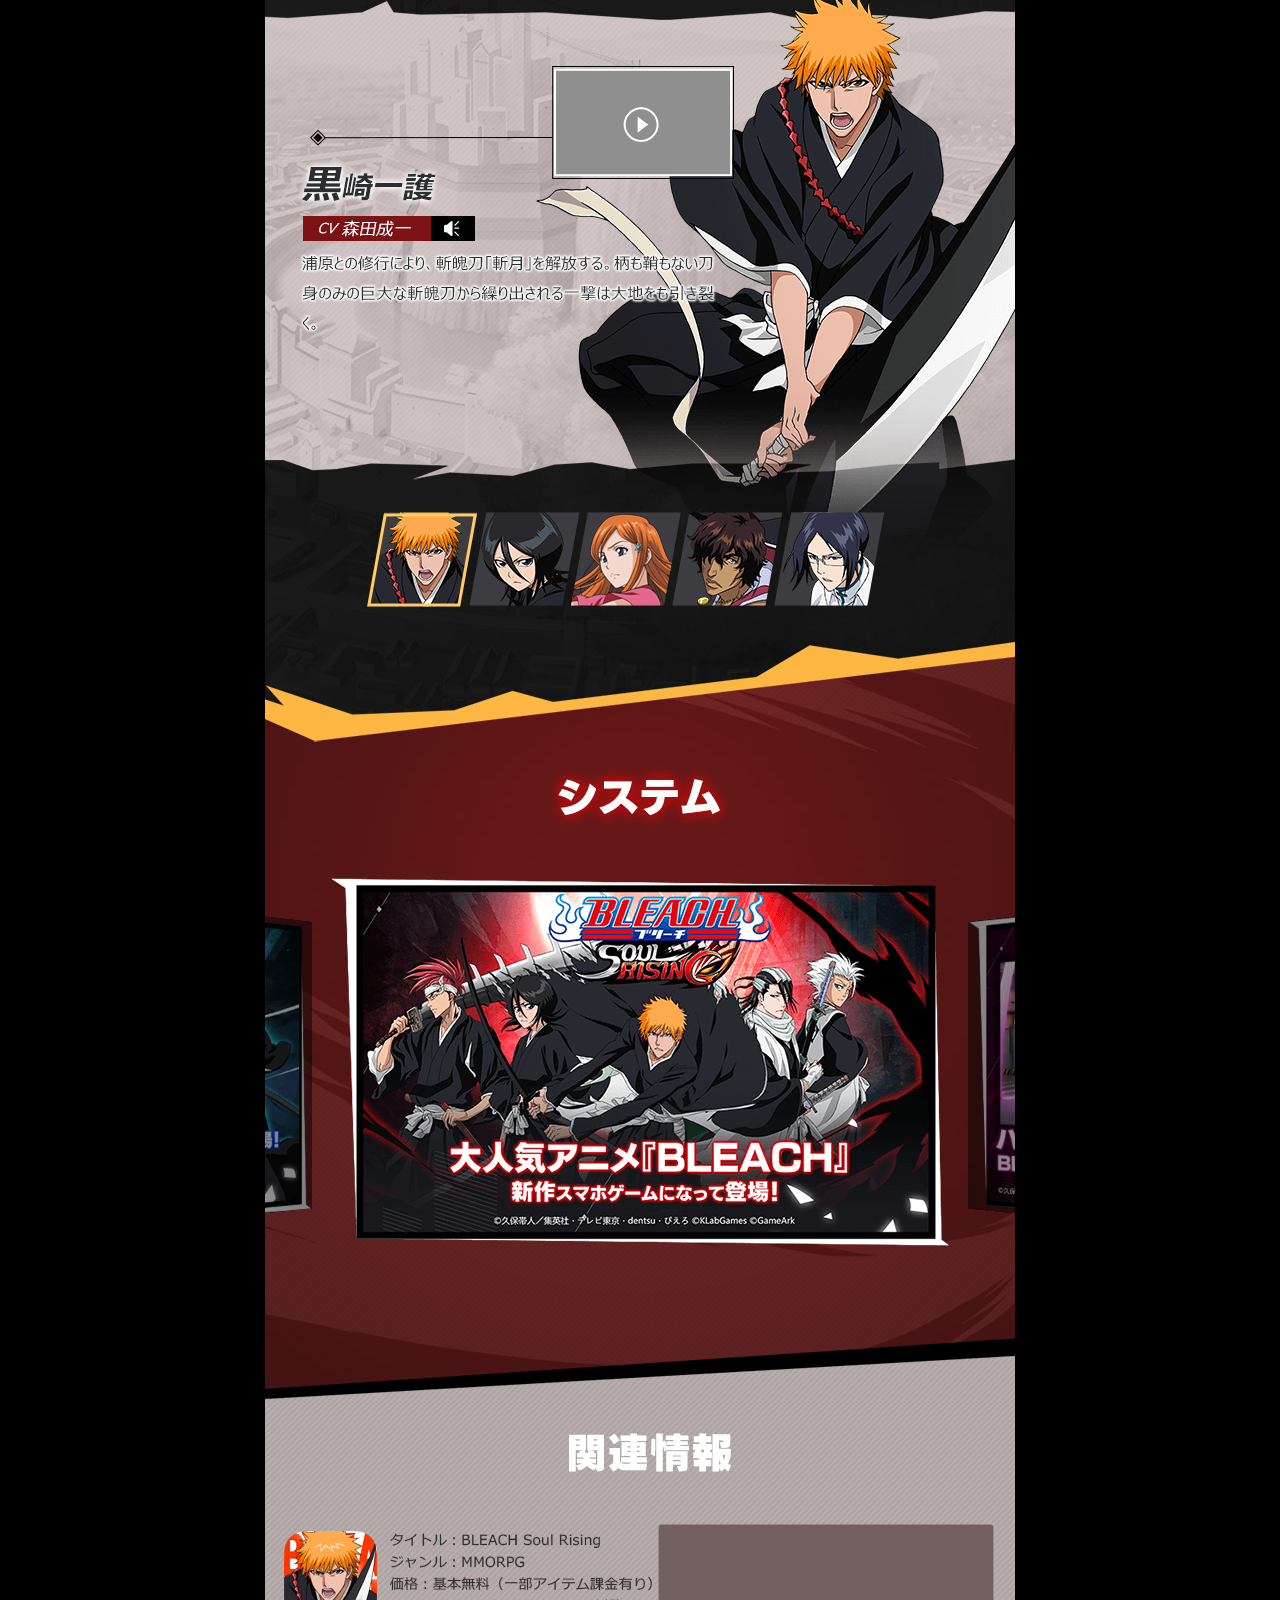
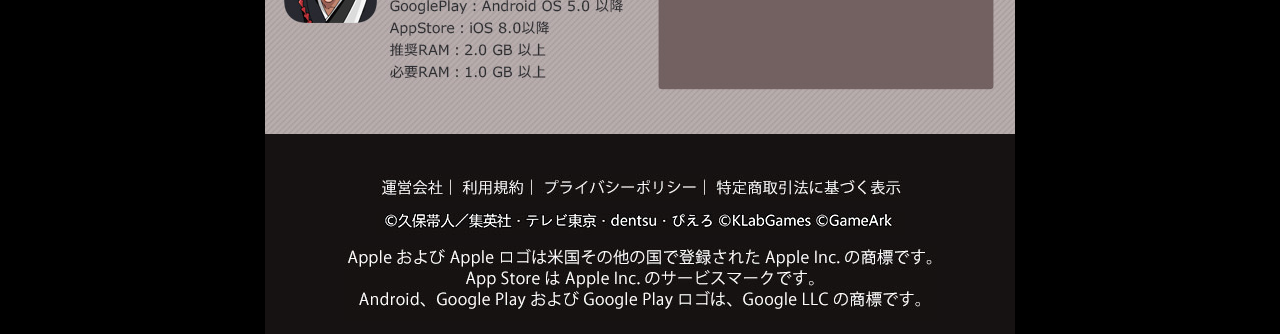
==== commit 921ac42f: "2" ====
--- a/scroll.html
+++ b/scroll.html
@@ -27,7 +27,7 @@
     } */
 
 
-     .scrollwrap{width:264px; padding-top:17px;height:358px; background:blue; position:absolute;top:20px;right:20px;box-sizing:border-box;z-index:2;} 
+     .scrollwrap{width:264px; padding-top:17px;height:358px; background:pink; position:absolute;top:20px;right:20px;box-sizing:border-box;z-index:2;} 
     .scrollone  {width:230px;height: 329px;}
     .scrollone .swiper-slide {height: auto; -webkit-box-sizing: border-box; box-sizing: border-box; padding: 0x; font-size: 18px;}
     .scrollone .swiper-slide p img{margin-right:6px;margin-bottom:3px;}
--- a/css/index.css
+++ b/css/index.css
@@ -15,12 +15,15 @@
   margin: 0;
   padding: 0;
 } 
+a{ text-decoration:none; outline:none;} 
+ol,ul,li{list-style:none;}
+area{outline:none;}
+img{ border:0;}
 /* body{ margin:0; padding:0; font:normal 100% "Microsoft YaHei",\5b8b\4f53,Arial, Helvetica, sans-serif; -webkit-tap-highlight-color: rgba(0,0,0,0);} */
 /* div,p,ul,ol,li,dl,dt,dd,h1,h2,h3,h4,h5,h6,form,input,select,textarea,table,td{ margin:0; padding:0;}
-area{outline:none;}
-img{ border:0;}
-ol,ul,li{list-style:none;}
-a{ text-decoration:none; outline:none;} */
+
+
+*/
 
 /*
 .clearfix:after {content:"";display:block;height:0;clear:both;} 
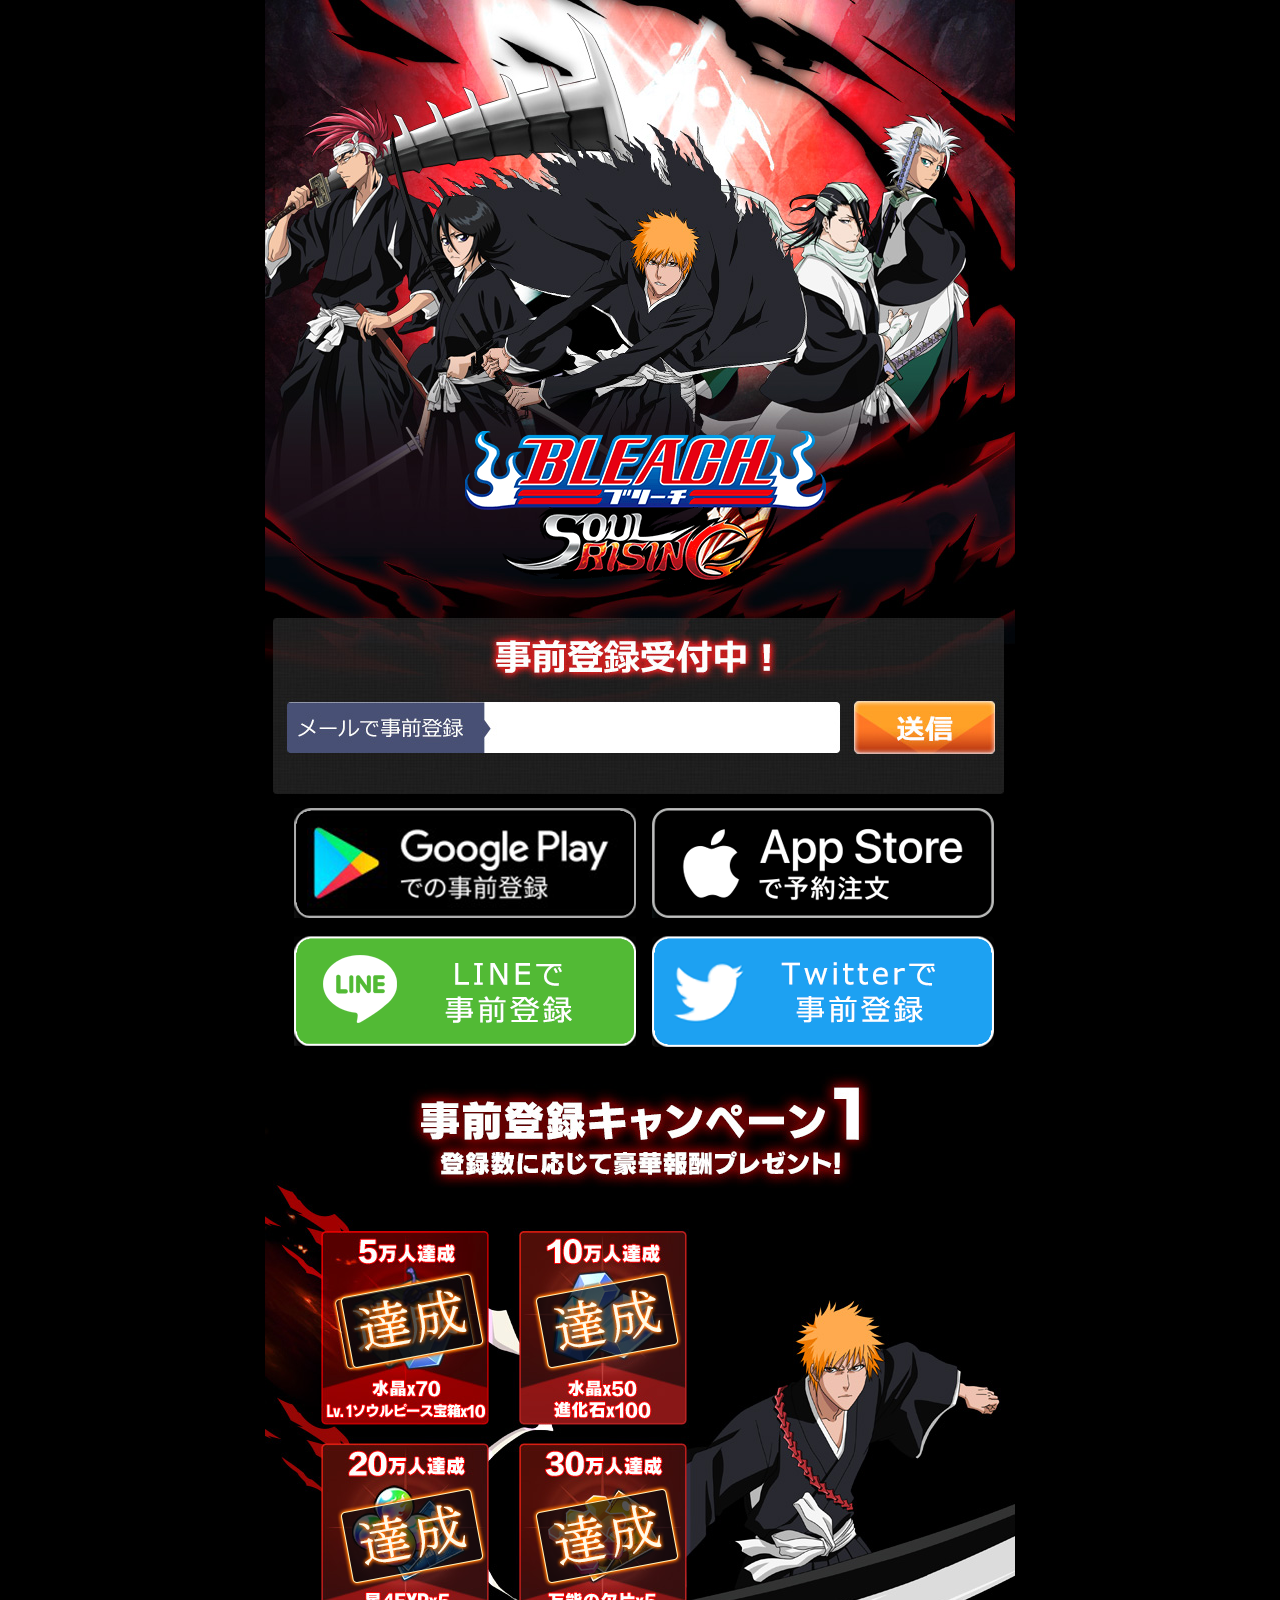
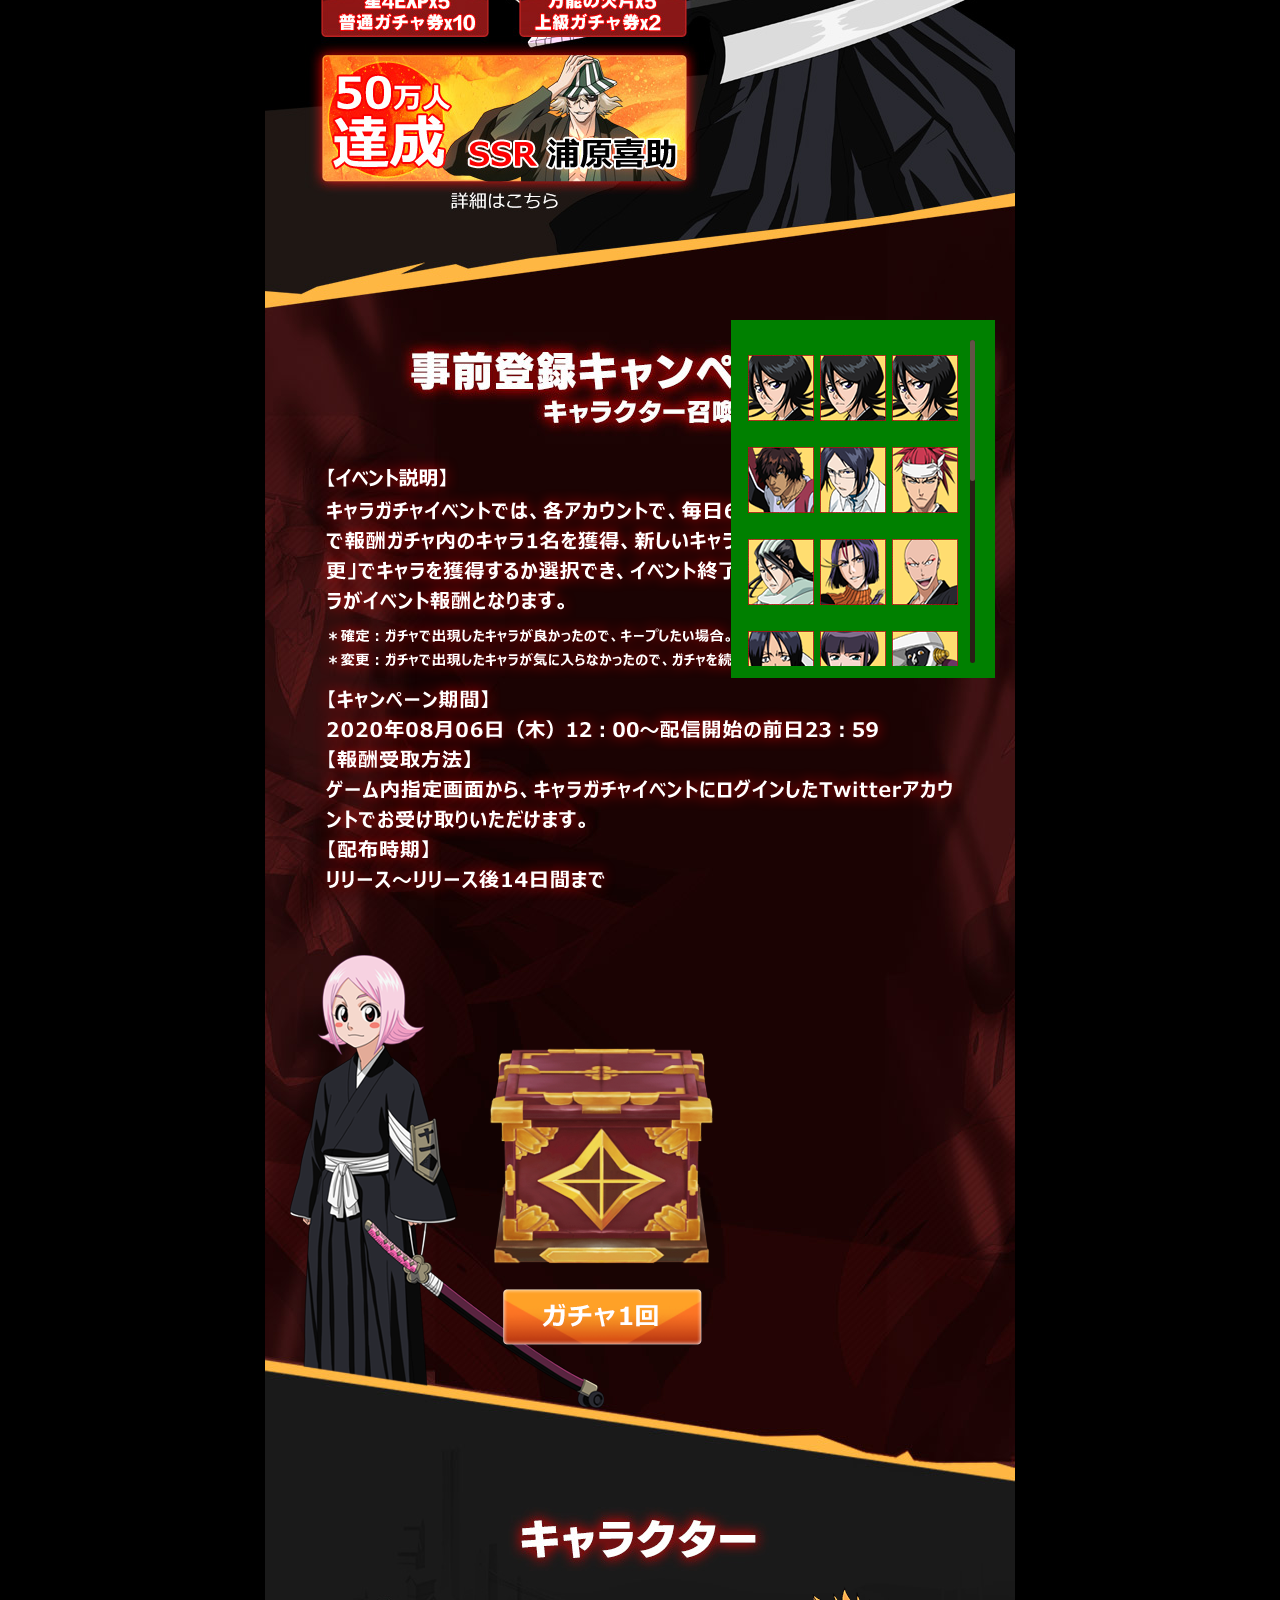
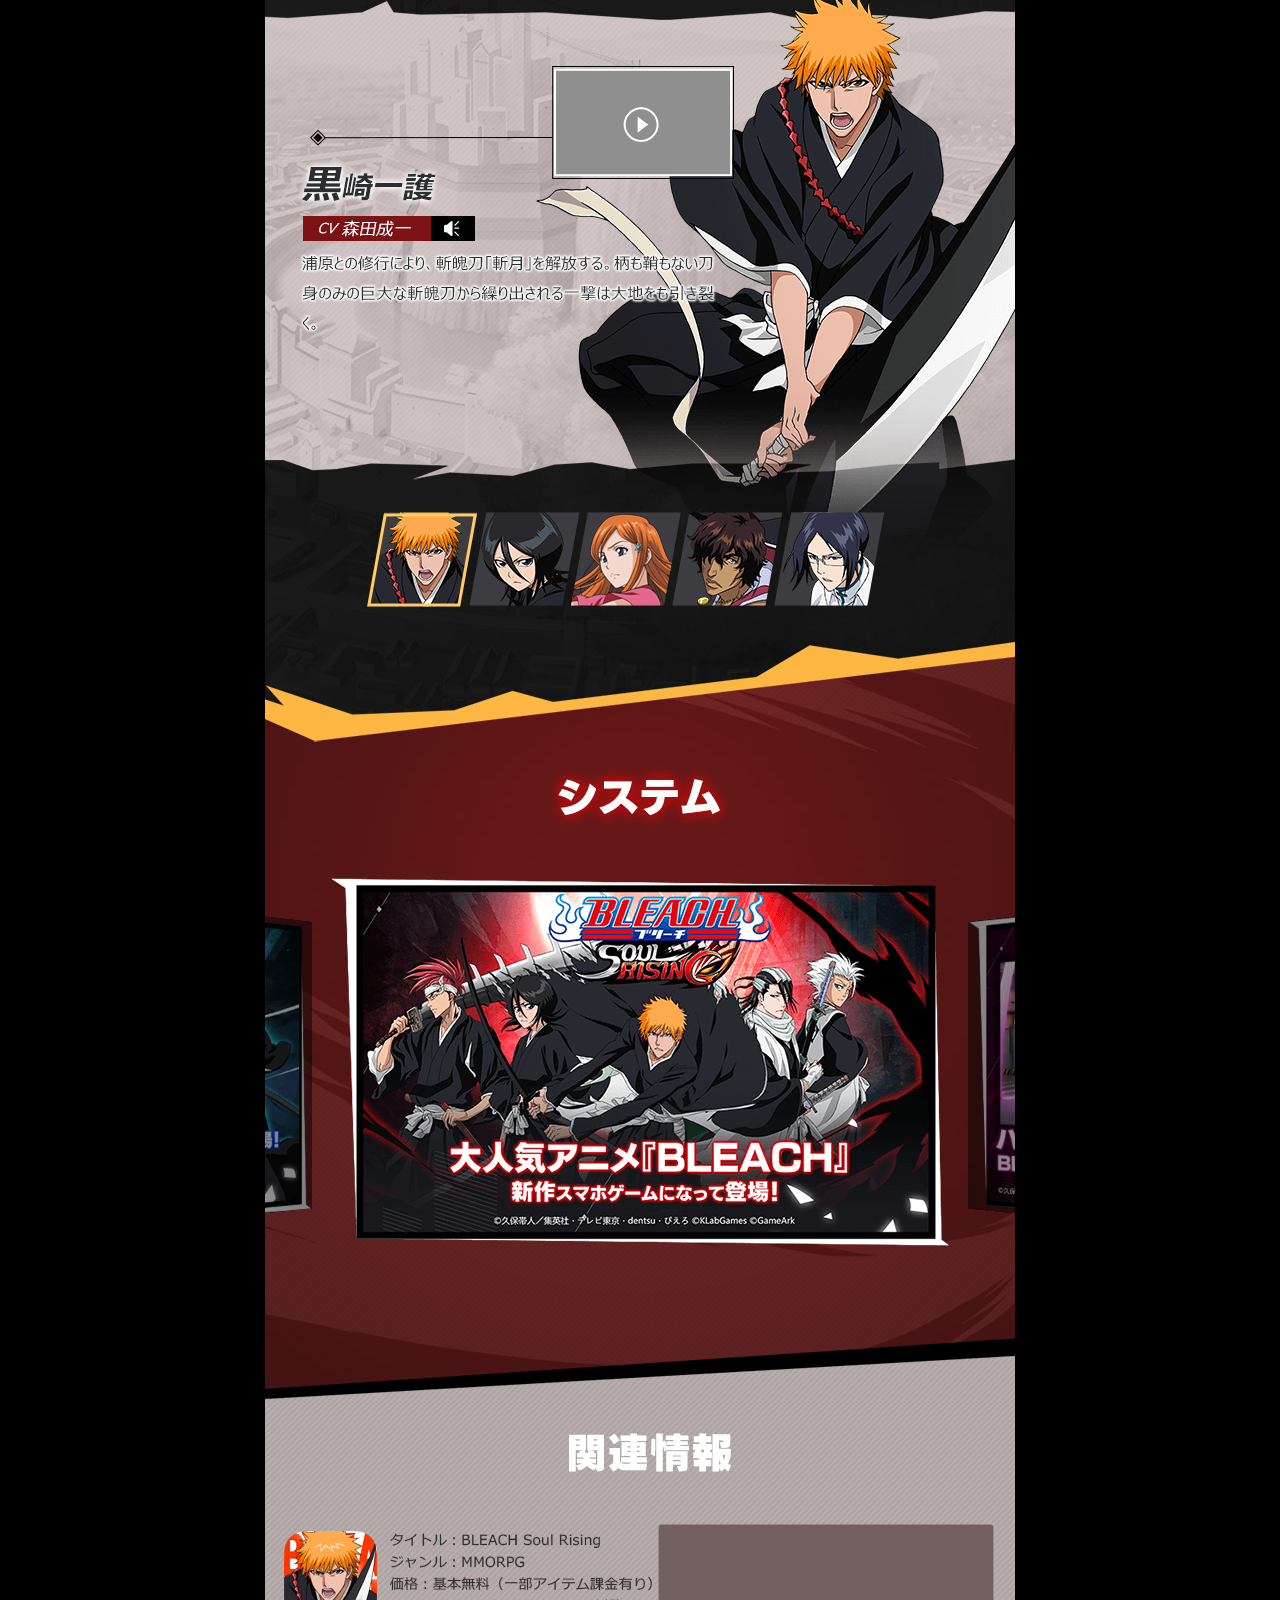
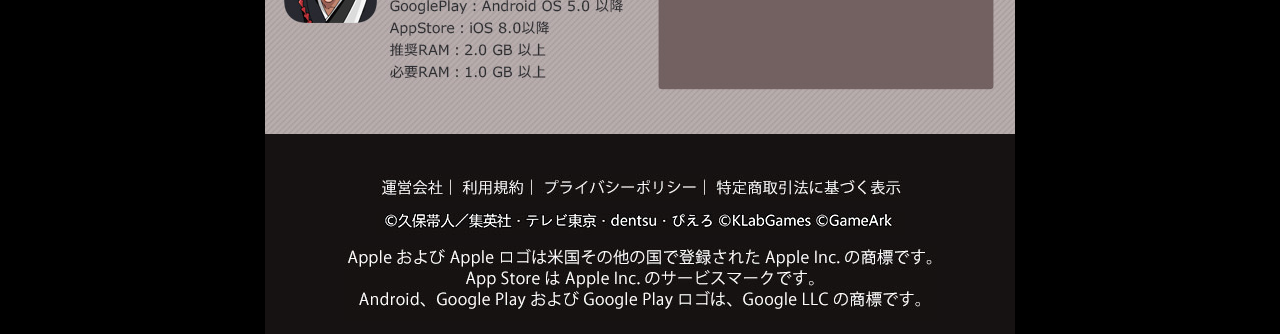
==== commit 021bc2ea: "3" ====
--- a/scroll.html
+++ b/scroll.html
@@ -27,7 +27,7 @@
     } */
 
 
-     .scrollwrap{width:264px; padding-top:17px;height:358px; background:pink; position:absolute;top:20px;right:20px;box-sizing:border-box;z-index:2;} 
+     .scrollwrap{width:264px; padding-top:17px;height:358px; background:green; position:absolute;top:20px;right:20px;box-sizing:border-box;z-index:2;} 
     .scrollone  {width:230px;height: 329px;}
     .scrollone .swiper-slide {height: auto; -webkit-box-sizing: border-box; box-sizing: border-box; padding: 0x; font-size: 18px;}
     .scrollone .swiper-slide p img{margin-right:6px;margin-bottom:3px;}
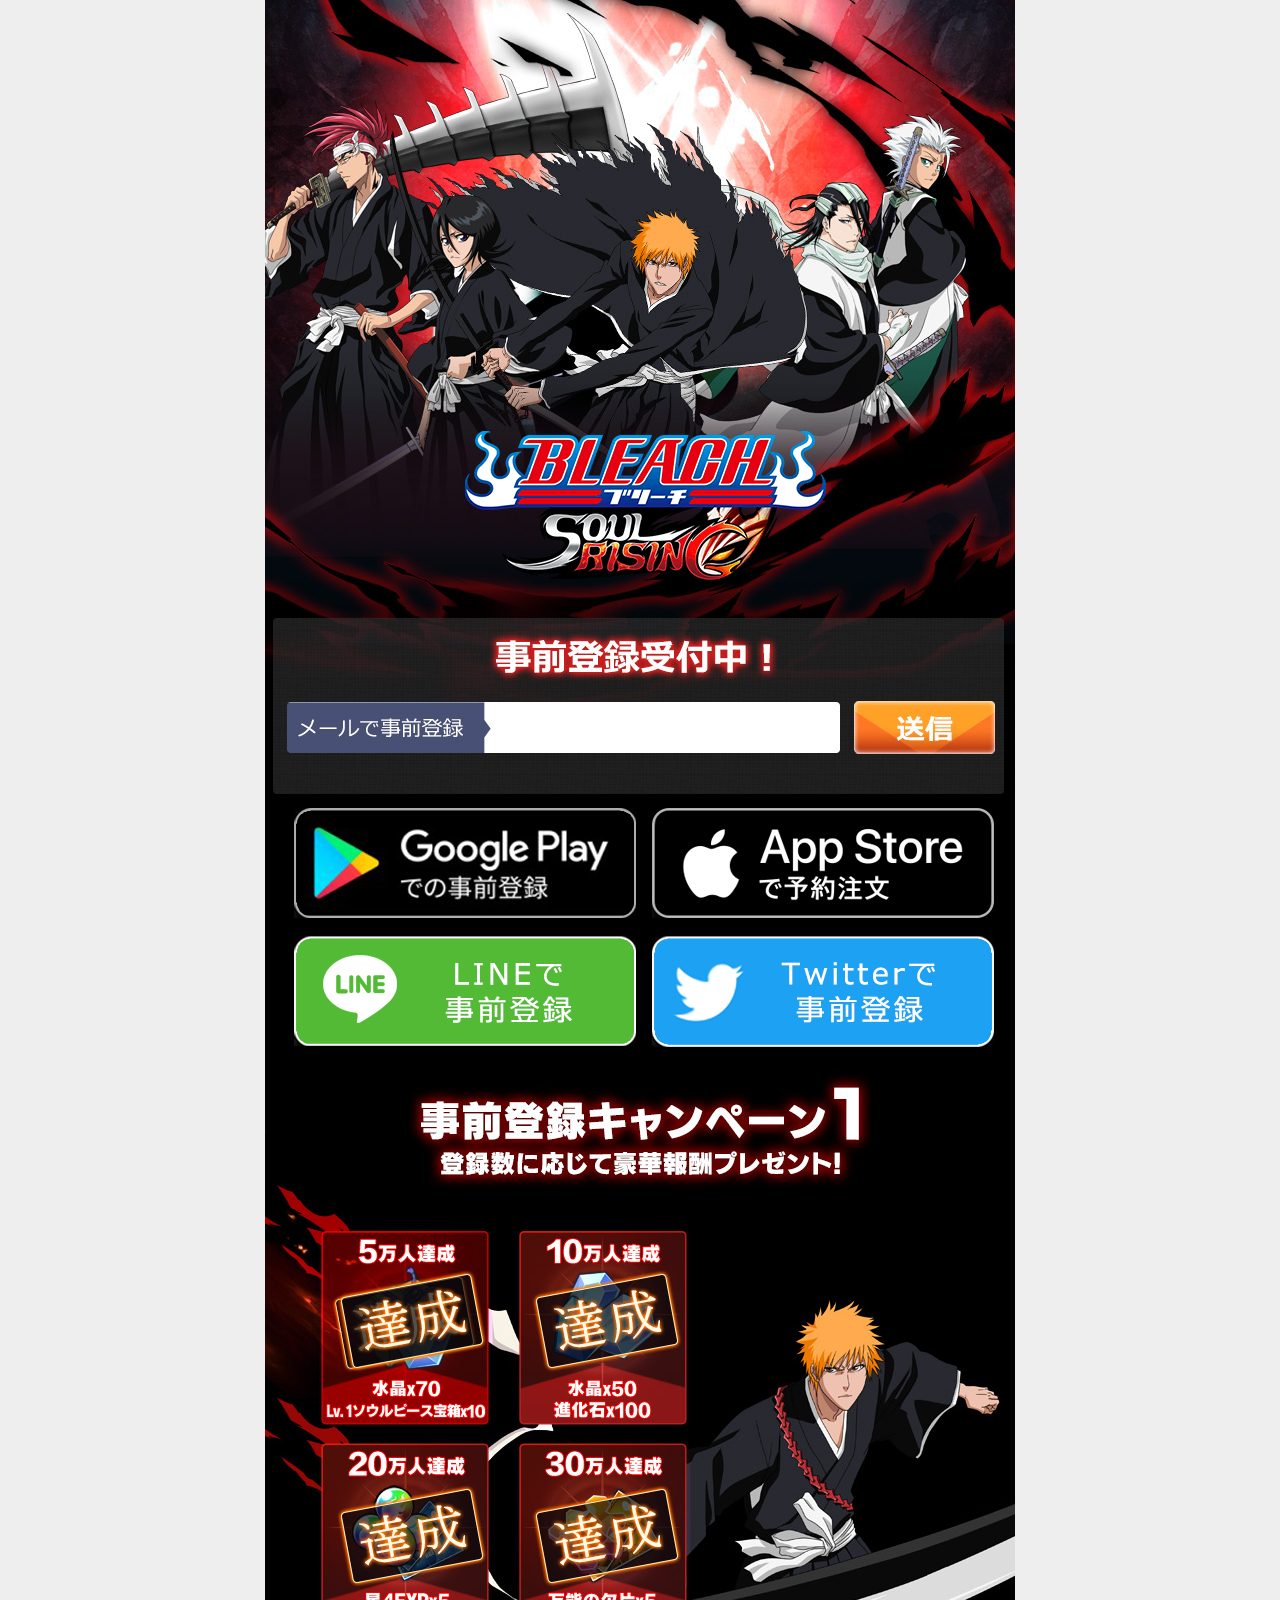
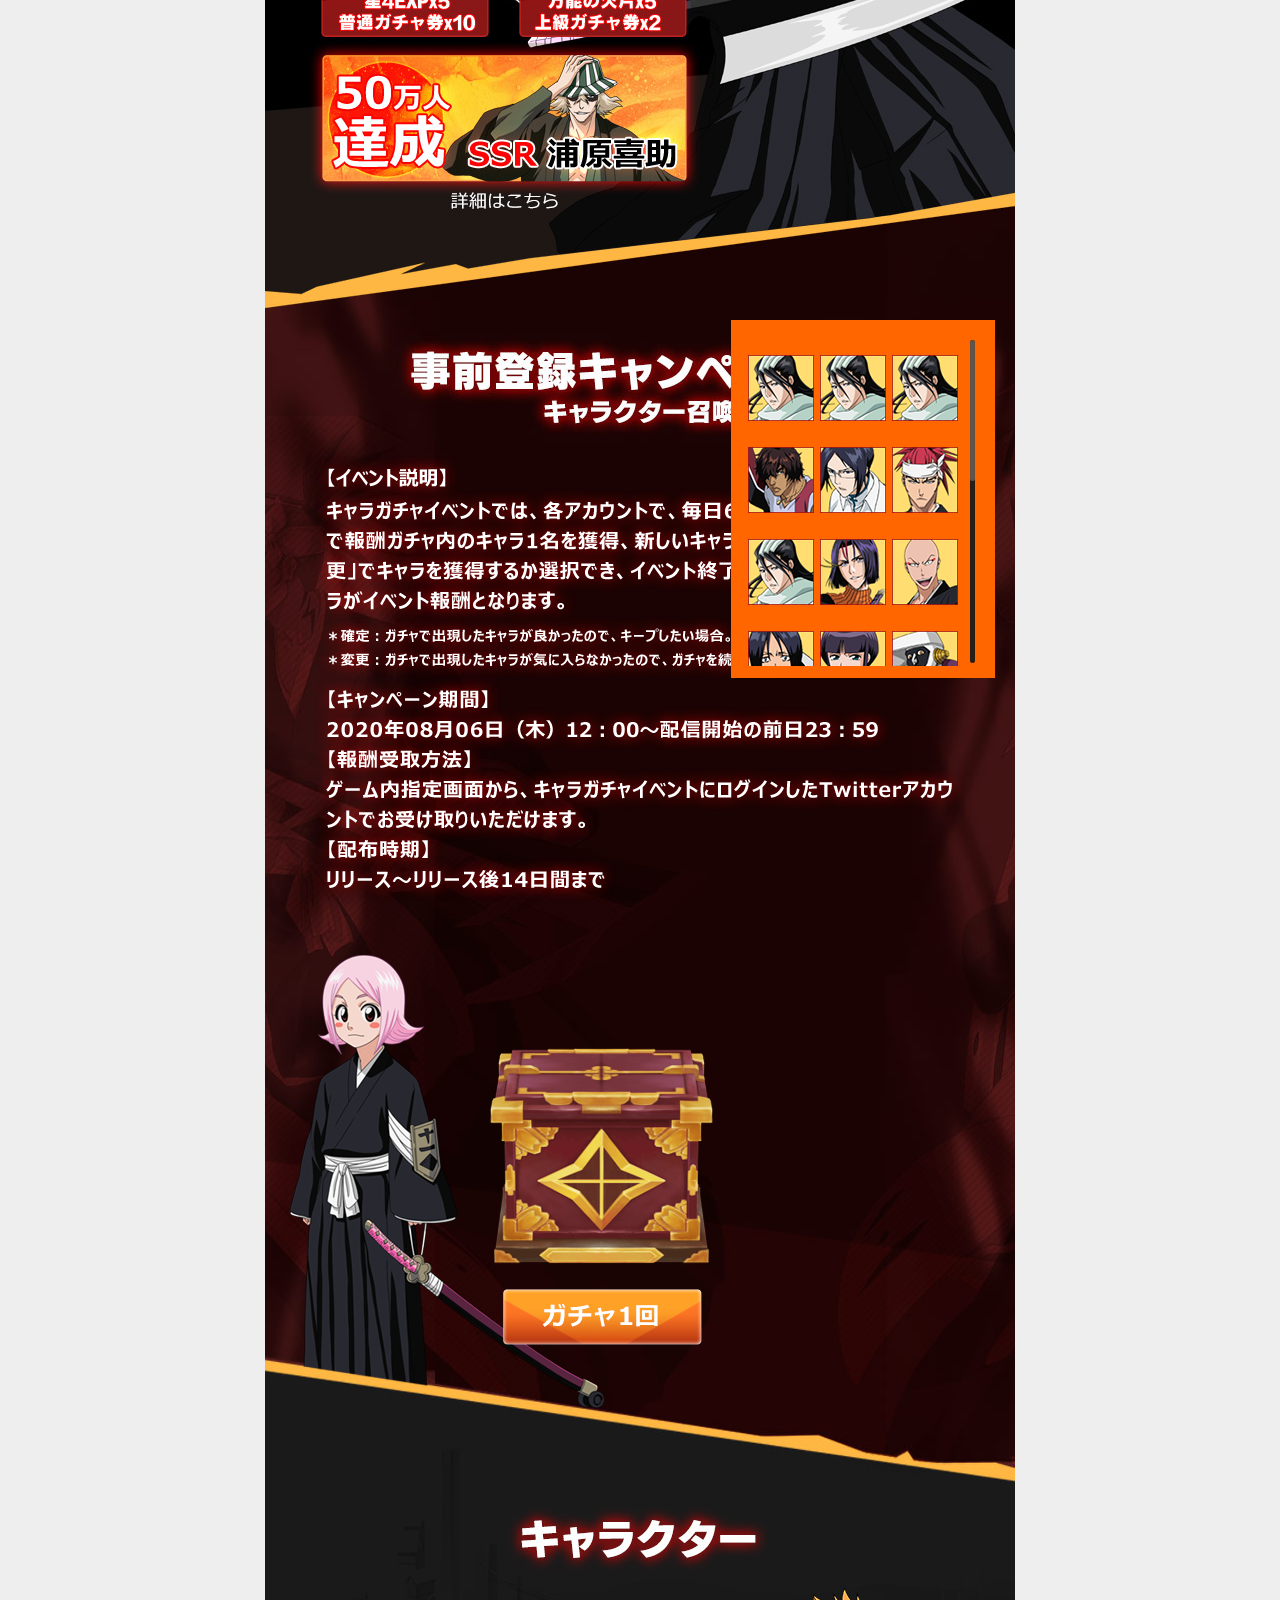
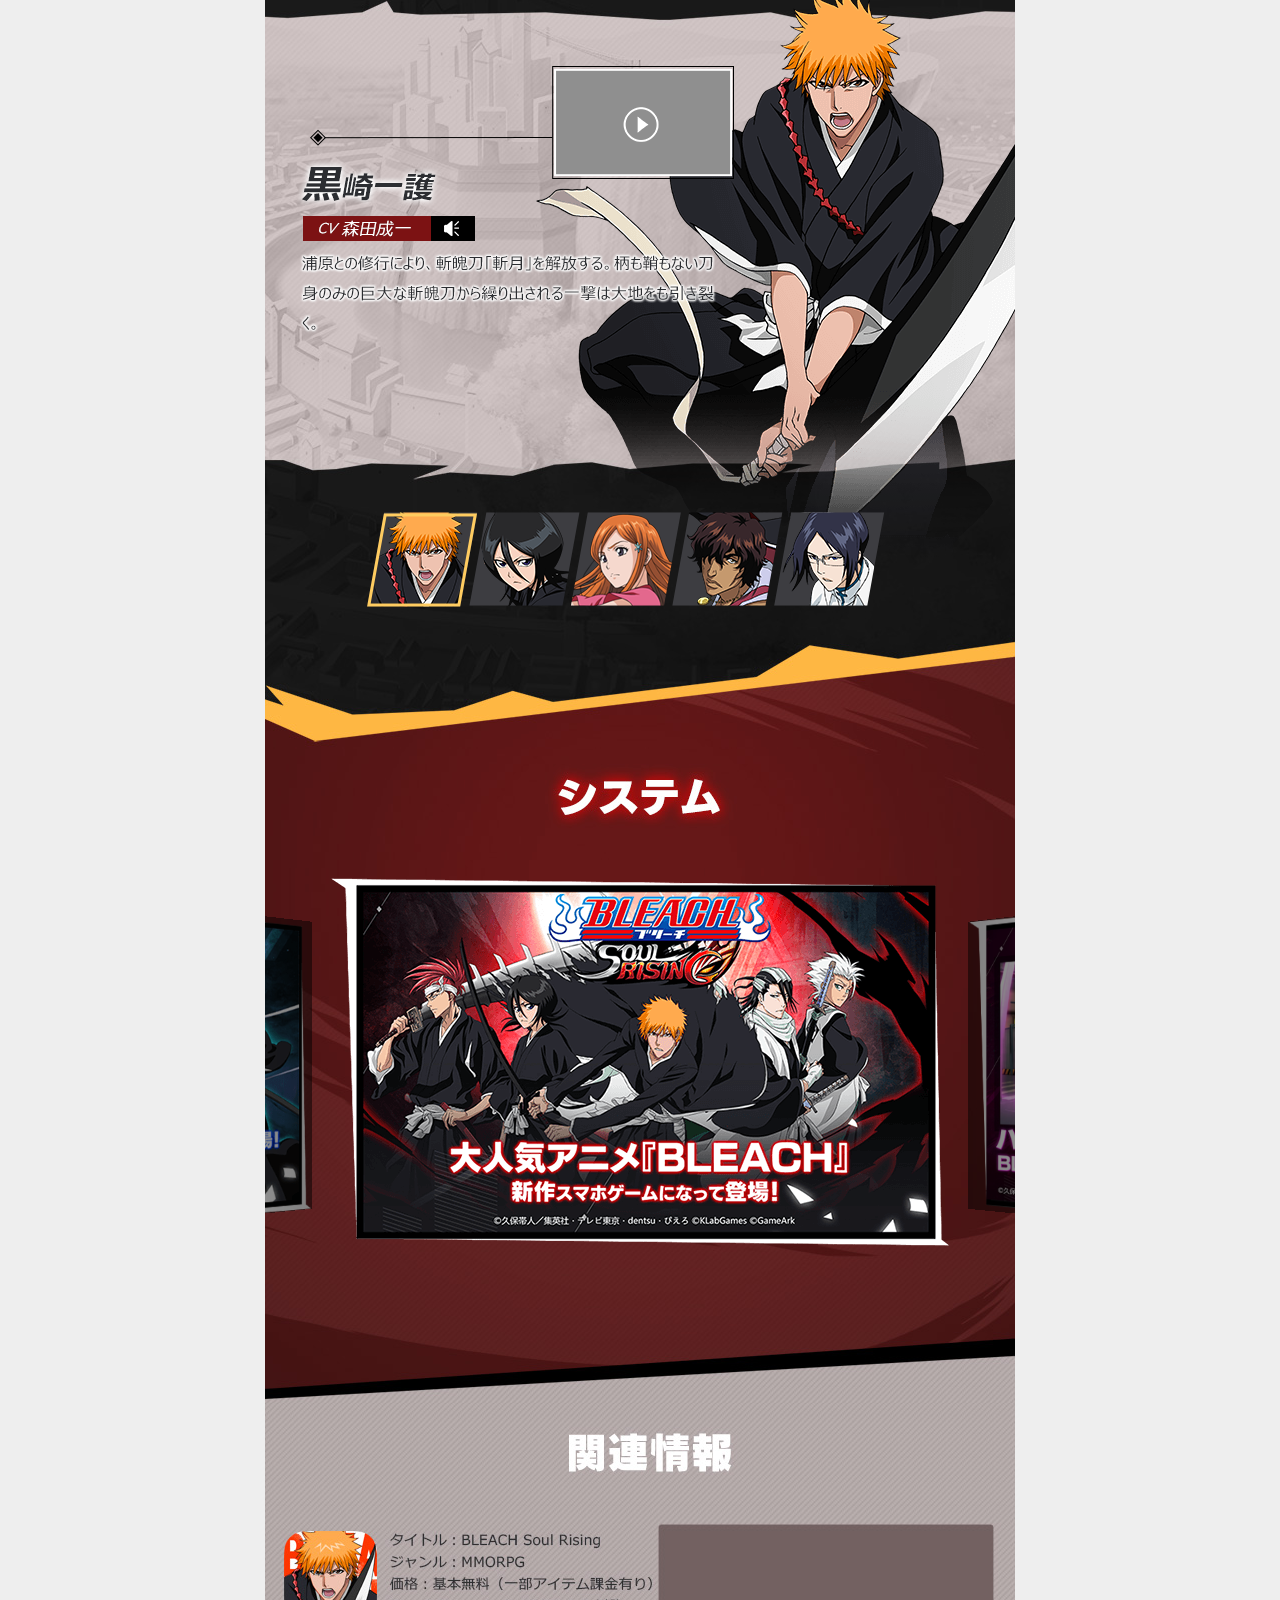
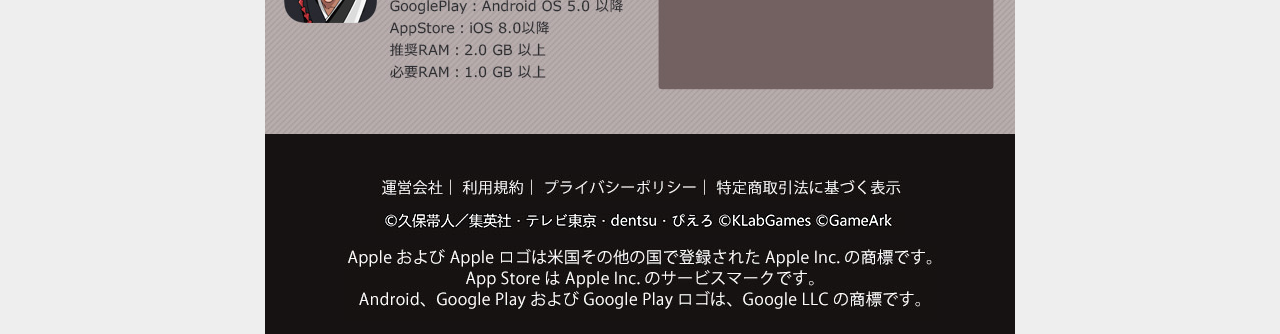
==== commit 1d44ab7c: "s" ====
--- a/scroll.html
+++ b/scroll.html
@@ -9,25 +9,8 @@
 
   <!-- Link Swiper's CSS -->
   <link rel="stylesheet" href="css/swiper-bundle.min.css">
-
-  <!-- Demo styles -->
   <style>
-  
-    /* .swiper-container {
-      width: 100%;
-      height: 100%;
-    }
-
-    .swiper-slide {
-      font-size: 18px;
-      height: auto;
-      -webkit-box-sizing: border-box;
-      box-sizing: border-box;
-      padding: 30px;
-    } */
-
-
-     .scrollwrap{width:264px; padding-top:17px;height:358px; background:green; position:absolute;top:20px;right:20px;box-sizing:border-box;z-index:2;} 
+    .scrollwrap{width:264px; padding-top:17px;height:358px; background:#ff6600; position:absolute;top:20px;right:20px;box-sizing:border-box;z-index:2;} 
     .scrollone  {width:230px;height: 329px;}
     .scrollone .swiper-slide {height: auto; -webkit-box-sizing: border-box; box-sizing: border-box; padding: 0x; font-size: 18px;}
     .scrollone .swiper-slide p img{margin-right:6px;margin-bottom:3px;}
@@ -135,7 +118,7 @@
 			<div class="swiper-container scrollone">
 				<div class="swiper-wrapper">
 				<div class="swiper-slide">
-					<p><img src="images/2.png"><img src="images/2.png"><img src="images/2.png"></p>
+					<p><img src="images/7.png"><img src="images/7.png"><img src="images/7.png"></p>
 					<p><img src="images/4.png"><img src="images/5.png"><img src="images/6.png"></p>
 					<p><img src="images/7.png"><img src="images/8.png"><img src="images/9.png"></p>
 					<p><img src="images/10.png"><img src="images/11.png"><img src="images/12.png"></p>
--- a/css/index.css
+++ b/css/index.css
@@ -1,6 +1,4 @@
 ﻿@charset "utf-8";
-
-
 html,
 body {
   position: relative;
@@ -8,32 +6,23 @@
 }
 
 body {
-  background: #000;
+  background: #eee;
   font-family: Helvetica Neue, Helvetica, Arial, sans-serif;
   font-size: 14px;
   color: #000;
   margin: 0;
   padding: 0;
-} 
-a{ text-decoration:none; outline:none;} 
-ol,ul,li{list-style:none;}
+}
+/*body{ margin:0; padding:0; font:normal 100% "Microsoft YaHei",\5b8b\4f53,Arial, Helvetica, sans-serif; -webkit-tap-highlight-color: rgba(0,0,0,0);}
+ div,p,ul,ol,li,dl,dt,dd,h1,h2,h3,h4,h5,h6,form,input,select,textarea,table,td{ margin:0; padding:0;}.clearfix:after {content:"";display:block;height:0;clear:both;} 
+.clearfix {zoom:1;}
+.pub_clr{clear:both;font-size:0;height:0;line-height:0;overflow:hidden;}
+.auto{left: 50%; -webkit-transform:translate(-50%,0); -moz-transform:translate(-50%,0); -ms-transform:translate(-50%,0); -o-transform:translate(-50%,0); transform:translate(-50%,0);}
+.box_justify{ display: -webkit-box; display: -moz-box; display: -o-box; display: -ms-box; -webkit-box-pack:justify; -moz-box-pack:justify; -o-box-pack:justify; -ms-box-pack:justify; box-pack:justify;} */
 area{outline:none;}
 img{ border:0;}
-/* body{ margin:0; padding:0; font:normal 100% "Microsoft YaHei",\5b8b\4f53,Arial, Helvetica, sans-serif; -webkit-tap-highlight-color: rgba(0,0,0,0);} */
-/* div,p,ul,ol,li,dl,dt,dd,h1,h2,h3,h4,h5,h6,form,input,select,textarea,table,td{ margin:0; padding:0;}
-
-
-*/
-
-/*
-.clearfix:after {content:"";display:block;height:0;clear:both;} 
-.clearfix {zoom:1;}
- .pub_clr{clear:both;font-size:0;height:0;line-height:0;overflow:hidden;}
-.auto{left: 50%; -webkit-transform:translate(-50%,0); -moz-transform:translate(-50%,0); -ms-transform:translate(-50%,0); -o-transform:translate(-50%,0); transform:translate(-50%,0);}
-.box_justify{ display: -webkit-box; display: -moz-box; display: -o-box; display: -ms-box; -webkit-box-pack:justify; -moz-box-pack:justify; -o-box-pack:justify; -ms-box-pack:justify; box-pack:justify;} */
-
-
-
+ol,ul,li{list-style:none;}
+a{ text-decoration:none; outline:none;}
 .closed{position: absolute;top:6px; right:8px;}
 .closed img{transition: all 0.3s;}
 .closed img:hover{transform:rotate(90deg);}
@@ -184,11 +173,8 @@
  .num-list li img{margin-bottom:4px;margin-right: 10px;}
 
 */
-/* 
-.scrollwrap{width:264px; padding-top:17px;height:358px; background:url(../images/scroll_bg_03.png); position:absolute;top:685px;right:20px;box-sizing:border-box;z-index:2;}
-.scrollone  {width:230px;height: 329px;}
-.scrollone .swiper-slide {height: auto; -webkit-box-sizing: border-box; box-sizing: border-box; padding: 0x; font-size: 18px;}
-.scrollone .swiper-slide p img{margin-right:6px;margin-bottom:3px;} */
+
+
 .card_role{position: absolute; bottom:54px; left:0px;z-index:1;}
 .page3{width:750px; height:1200px;background: url(../images/phone_bg_03.jpg); position: relative;}
 
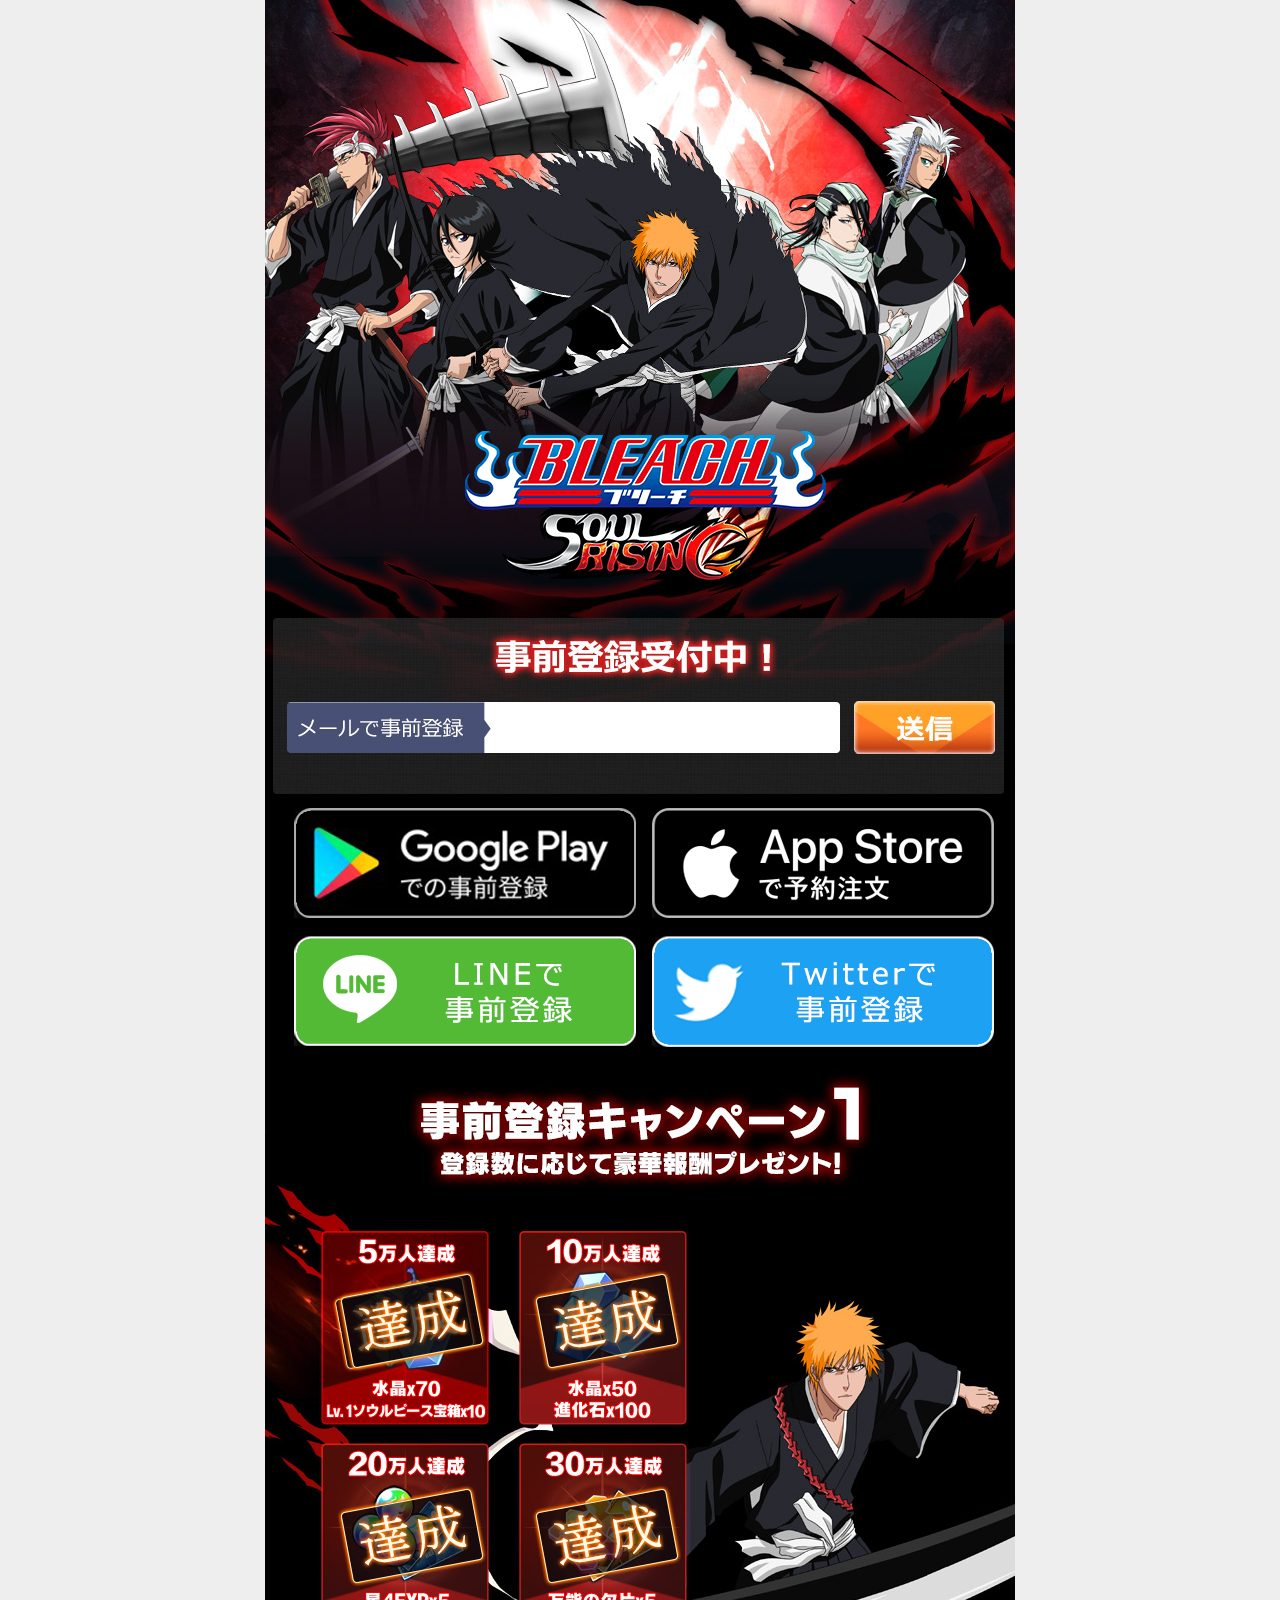
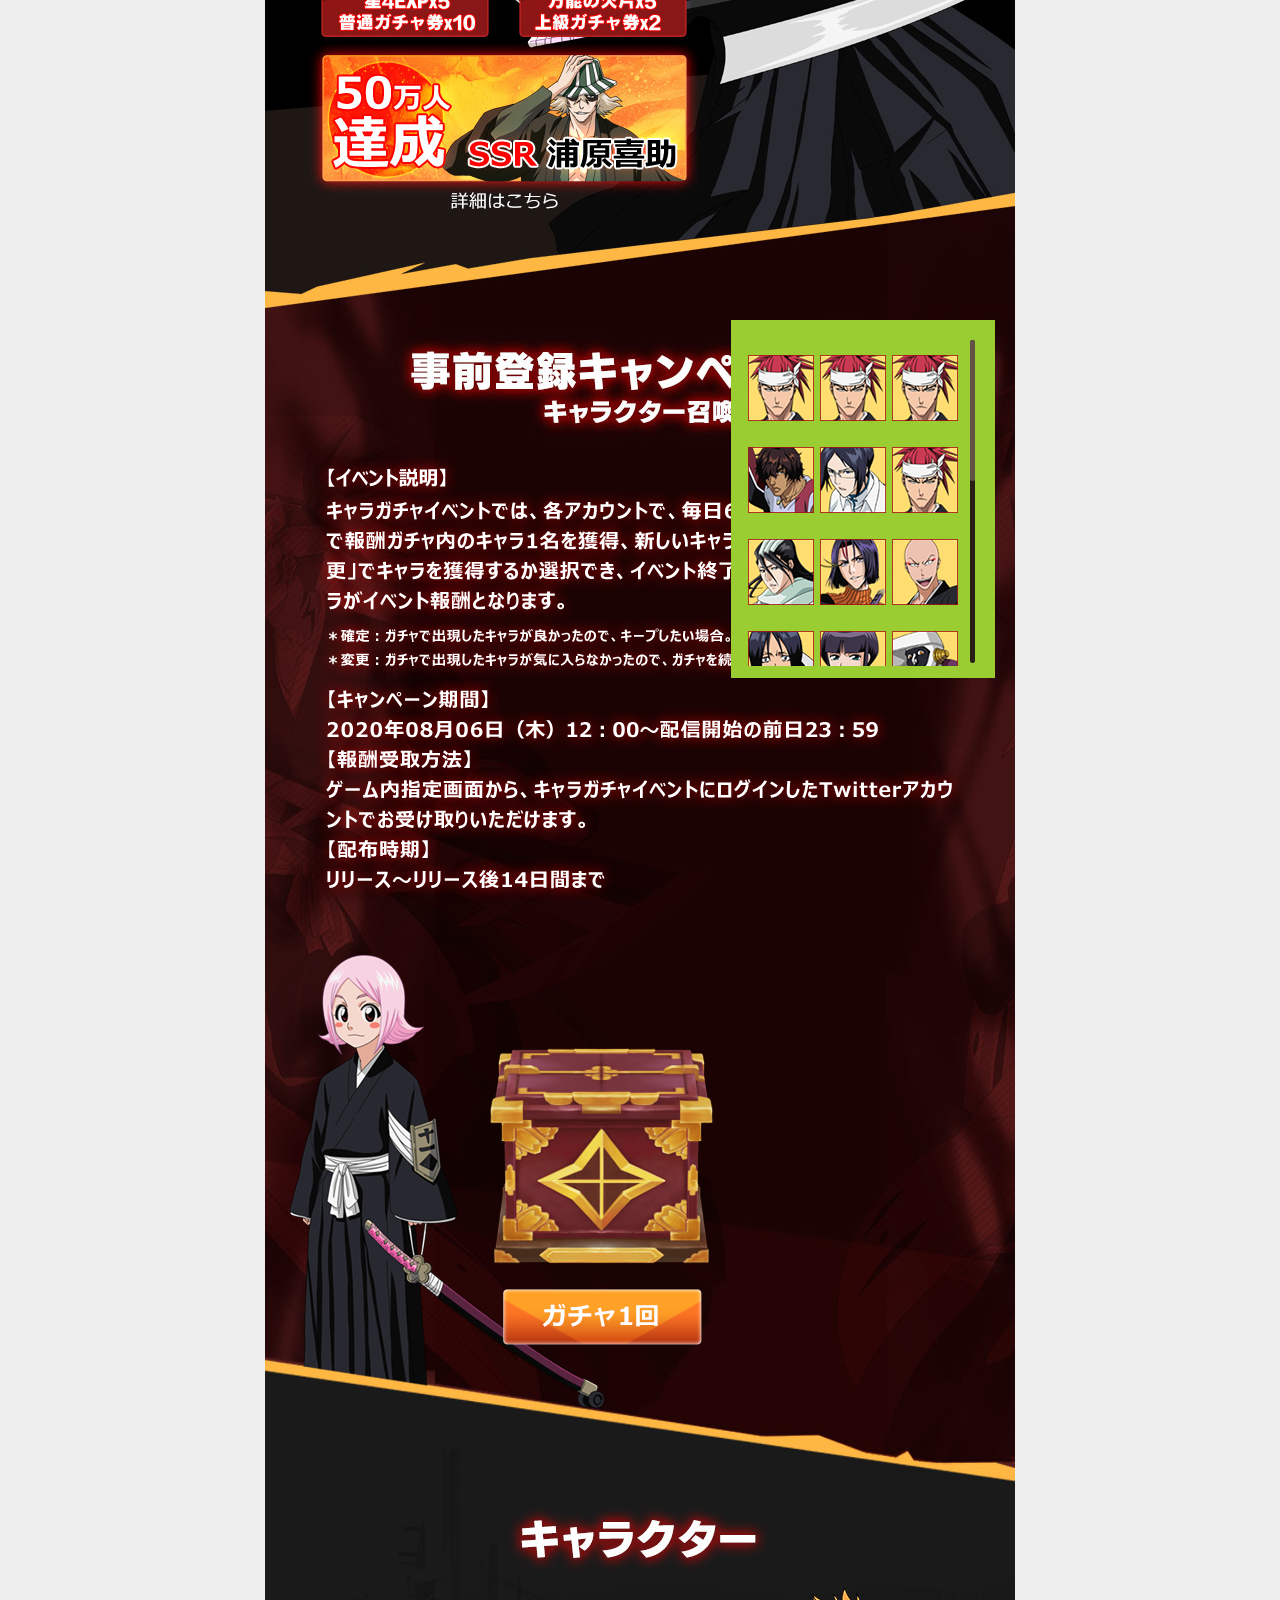
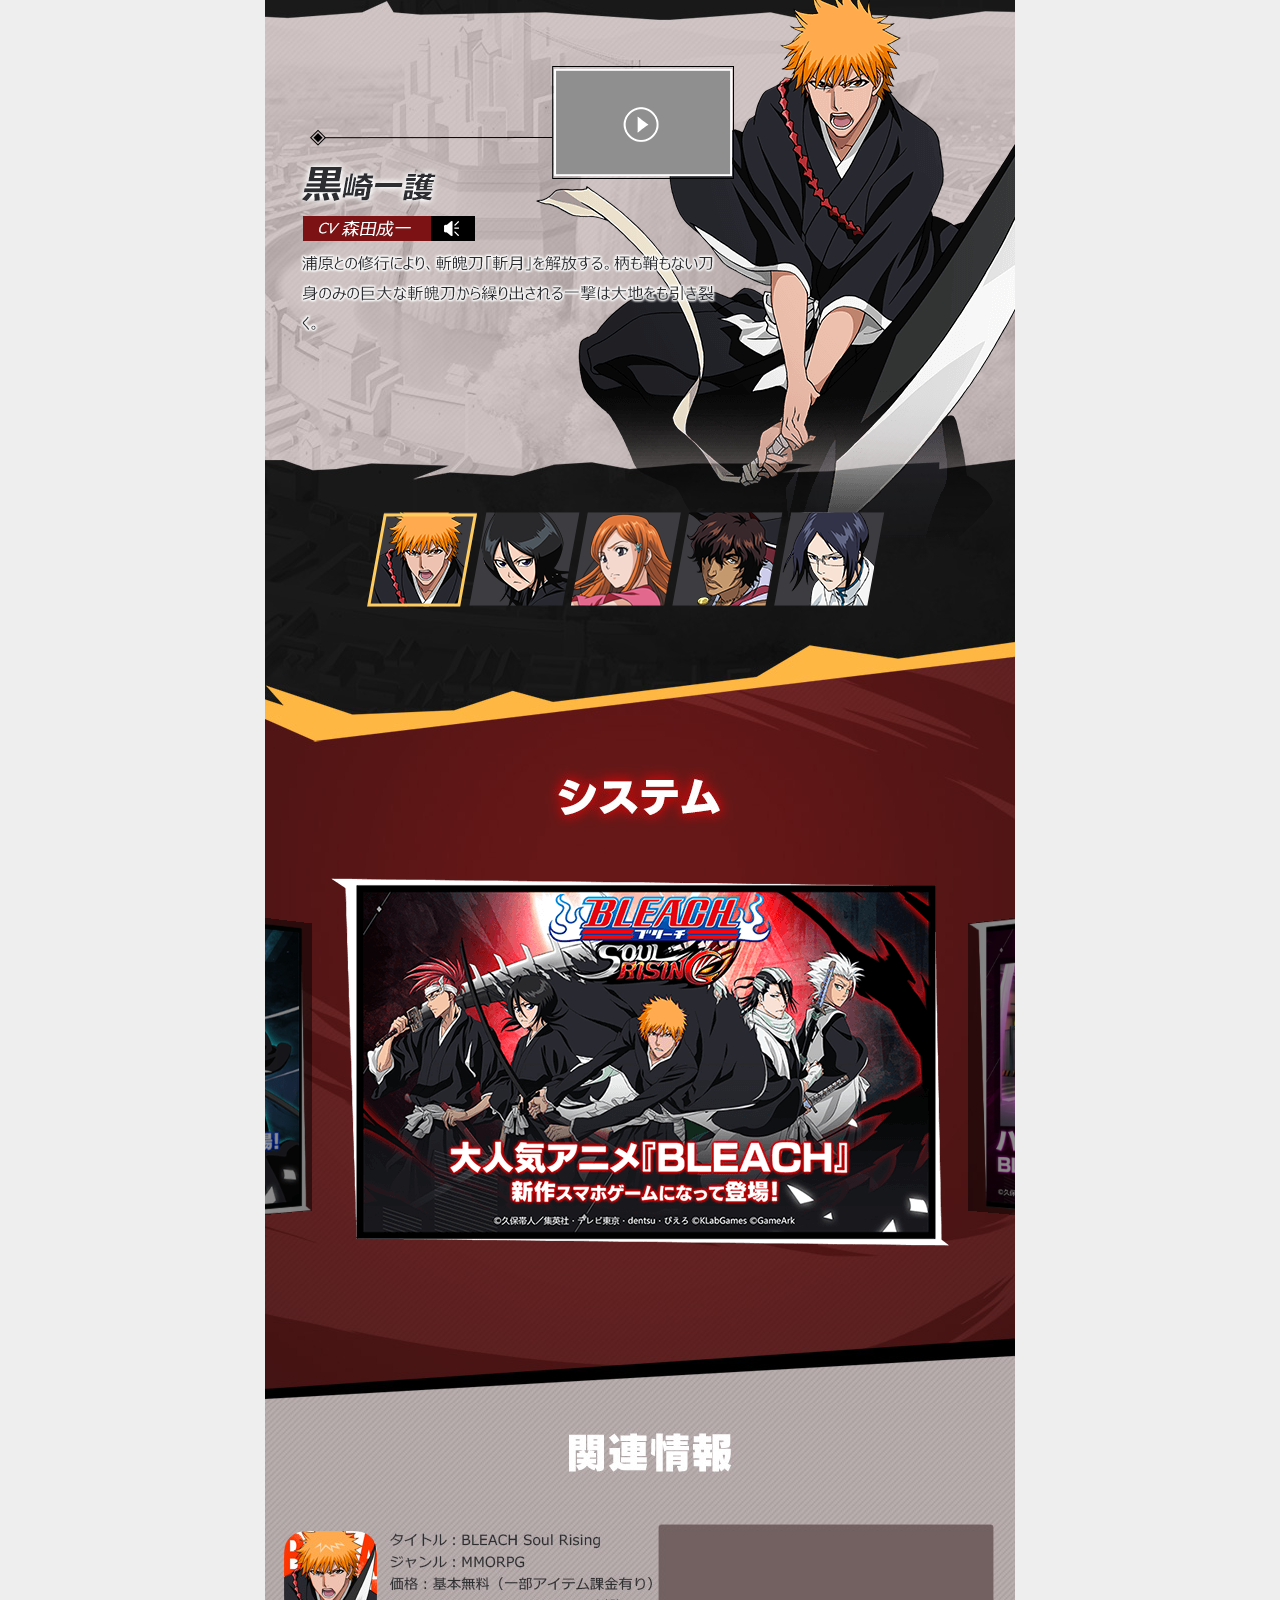
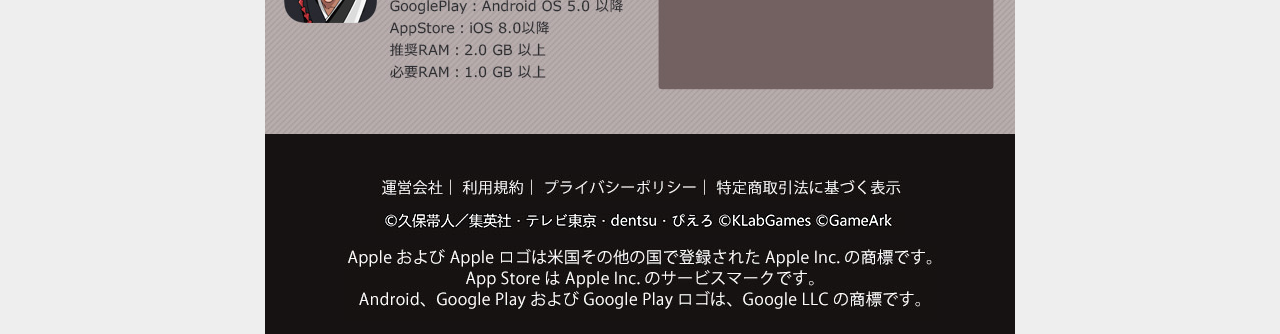
==== commit 54e06d7c: "2" ====
--- a/scroll.html
+++ b/scroll.html
@@ -4,13 +4,13 @@
 
 <head>
   <meta charset="utf-8">
-  <title>最后一次</title>
+  <title>最后一次1</title>
   <meta name="viewport" content="width=device-width, initial-scale=1, minimum-scale=1, maximum-scale=1">
 
   <!-- Link Swiper's CSS -->
   <link rel="stylesheet" href="css/swiper-bundle.min.css">
   <style>
-    .scrollwrap{width:264px; padding-top:17px;height:358px; background:#ff6600; position:absolute;top:20px;right:20px;box-sizing:border-box;z-index:2;} 
+    .scrollwrap{width:264px; padding-top:17px;height:358px; background:yellowgreen; position:absolute;top:20px;right:20px;box-sizing:border-box;z-index:2;} 
     .scrollone  {width:230px;height: 329px;}
     .scrollone .swiper-slide {height: auto; -webkit-box-sizing: border-box; box-sizing: border-box; padding: 0x; font-size: 18px;}
     .scrollone .swiper-slide p img{margin-right:6px;margin-bottom:3px;}
@@ -118,7 +118,7 @@
 			<div class="swiper-container scrollone">
 				<div class="swiper-wrapper">
 				<div class="swiper-slide">
-					<p><img src="images/7.png"><img src="images/7.png"><img src="images/7.png"></p>
+					<p><img src="images/6.png"><img src="images/6.png"><img src="images/6.png"></p>
 					<p><img src="images/4.png"><img src="images/5.png"><img src="images/6.png"></p>
 					<p><img src="images/7.png"><img src="images/8.png"><img src="images/9.png"></p>
 					<p><img src="images/10.png"><img src="images/11.png"><img src="images/12.png"></p>
--- a/css/index.css
+++ b/css/index.css
@@ -13,6 +13,7 @@
   margin: 0;
   padding: 0;
 }
+
 /*body{ margin:0; padding:0; font:normal 100% "Microsoft YaHei",\5b8b\4f53,Arial, Helvetica, sans-serif; -webkit-tap-highlight-color: rgba(0,0,0,0);}
  div,p,ul,ol,li,dl,dt,dd,h1,h2,h3,h4,h5,h6,form,input,select,textarea,table,td{ margin:0; padding:0;}.clearfix:after {content:"";display:block;height:0;clear:both;} 
 .clearfix {zoom:1;}
@@ -87,7 +88,7 @@
  */
 /*第五屏*/
 .page5{ background:url(../images/phone_bg_05.jpg) center center no-repeat; height:556px; padding-top:100px;margin-top:-1px;}
-.box3 {width: 750px;padding-bottom:30px;margin:0 auto;}
+.box3 {width: 750px;padding-bottom:46px;margin:0 auto;}
 .box3 .swiper-slide {background-position: center;background-size: cover;width:620px;height: 368px;/*cursor:e-resize*/ margin:30px 0;}
 .box3 .swiper-slide img{width:620px;height: 368px;}
 .box3 .swiper-pagination-bullet {width:12px;height:12px;cursor:pointer;overflow:hidden;display:inline-block;margin:0 10px;opacity:1;	background:url(../images/active_hover1.png) no-repeat;font-size: 0;}
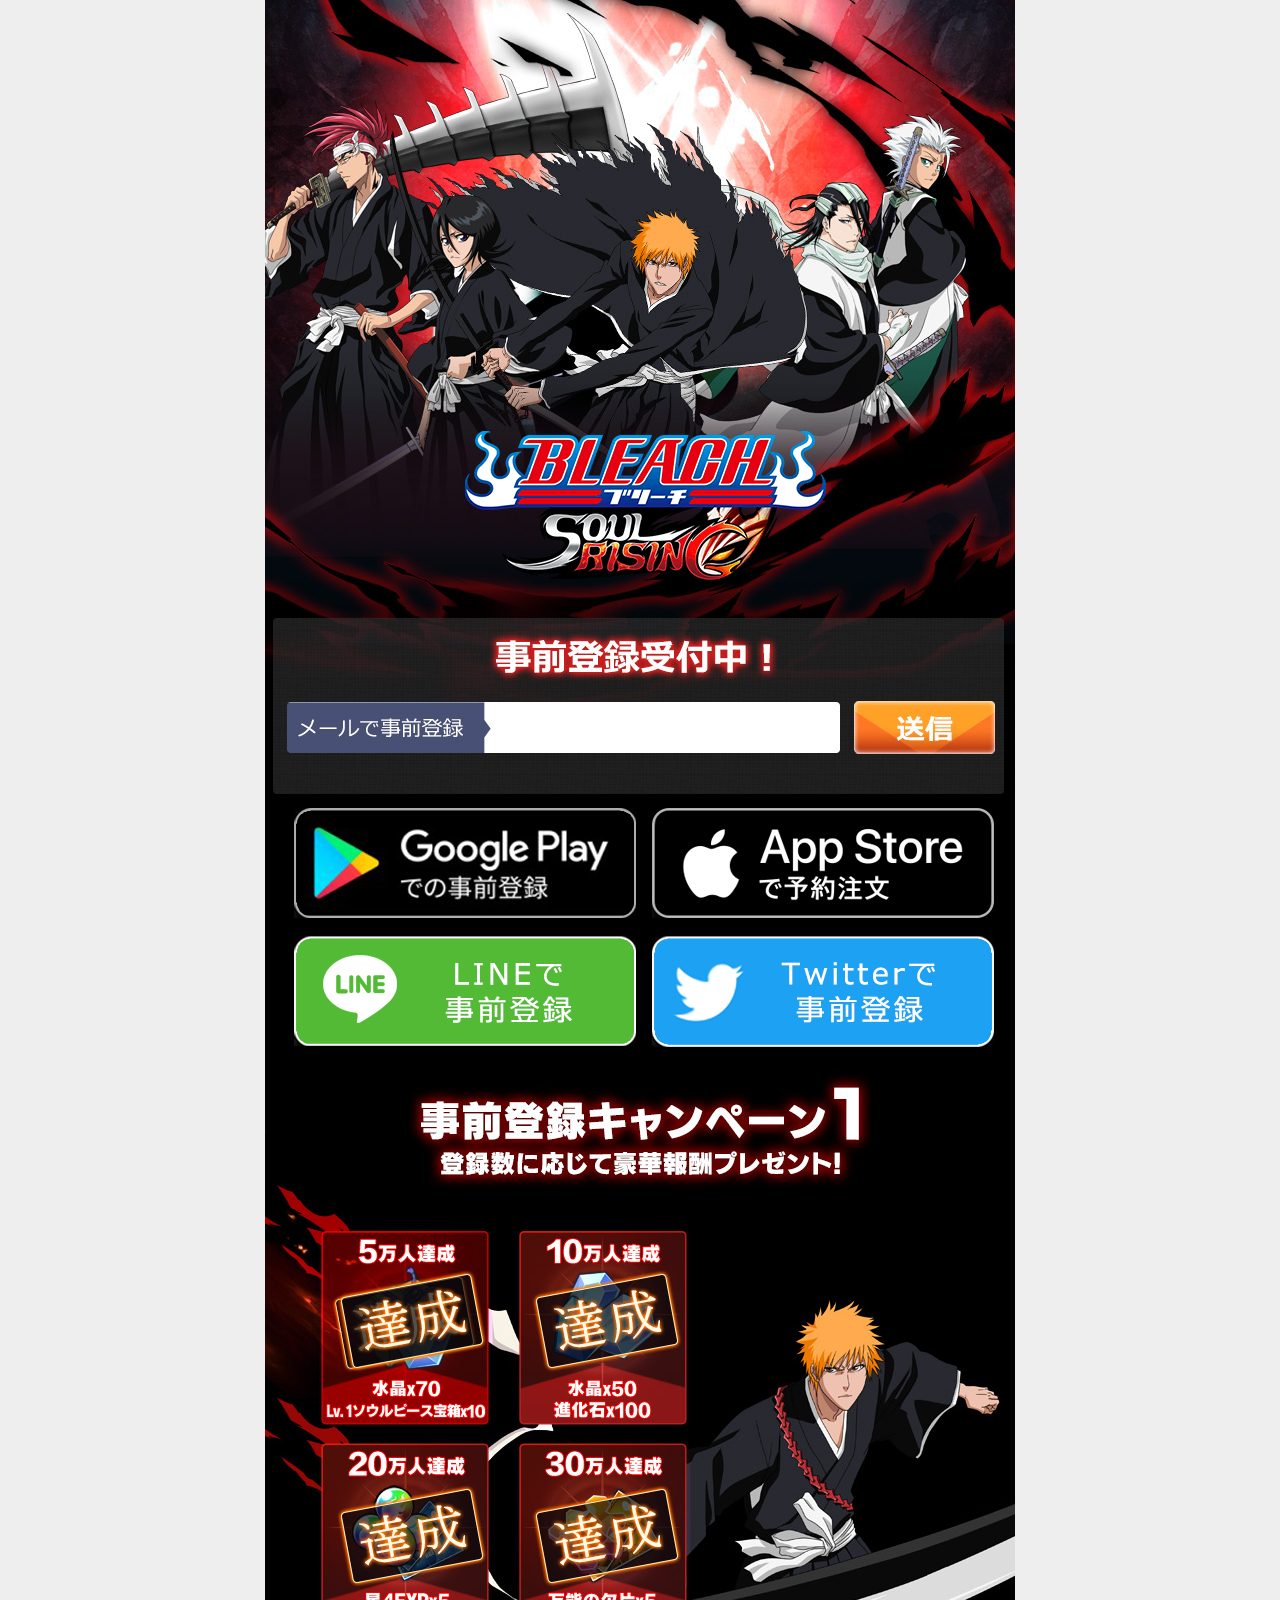
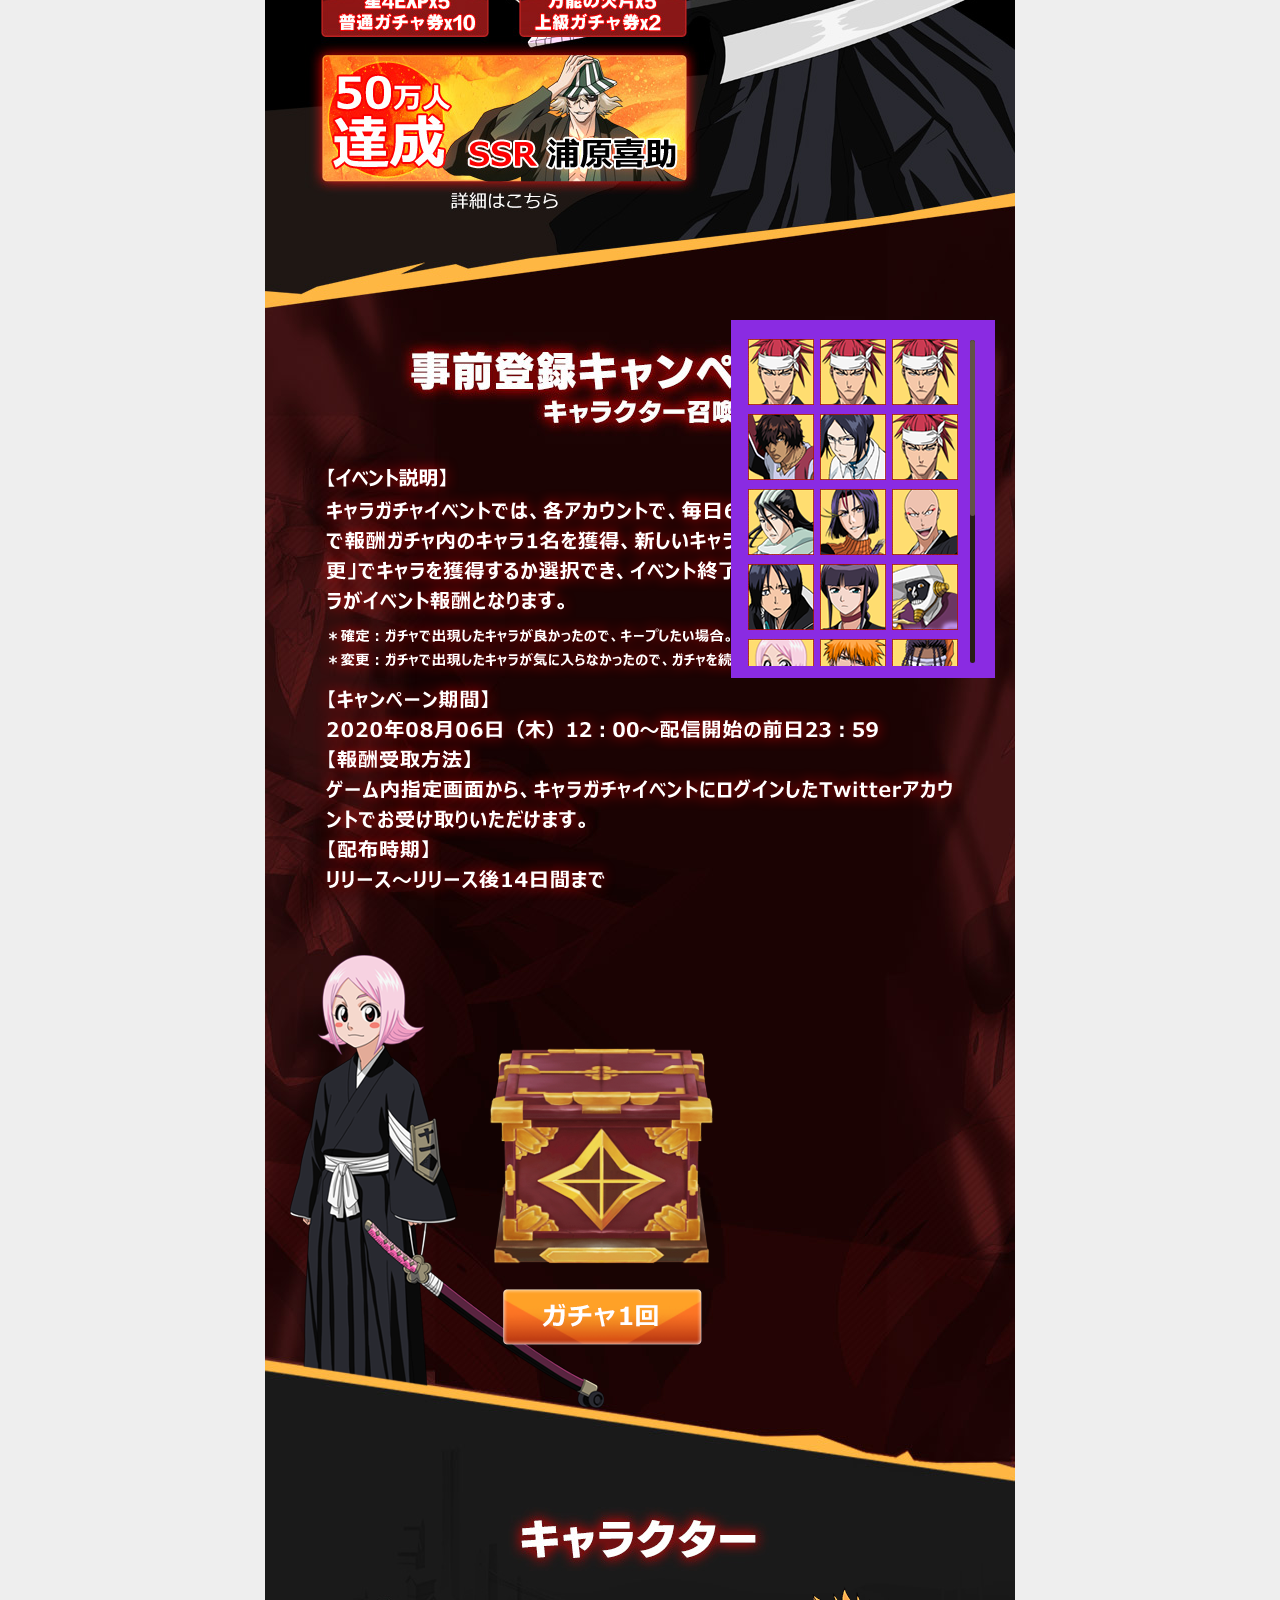
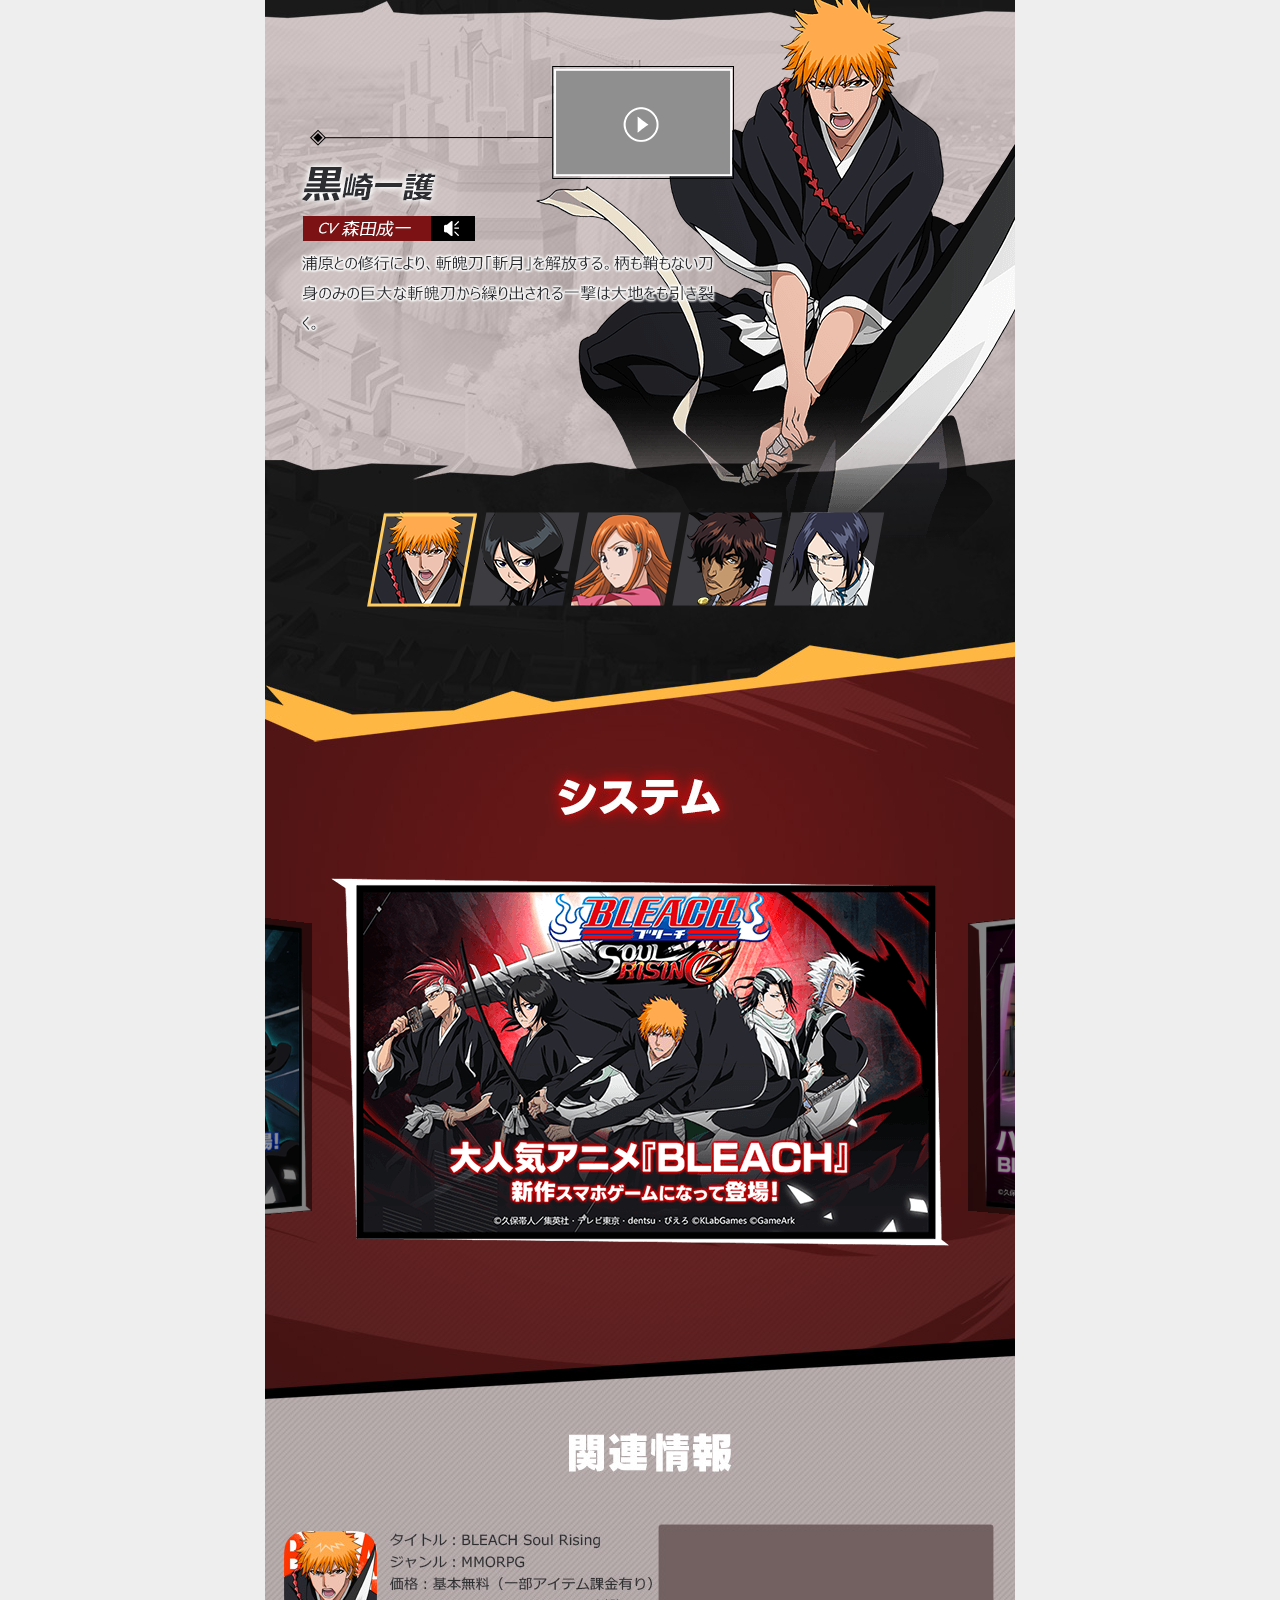
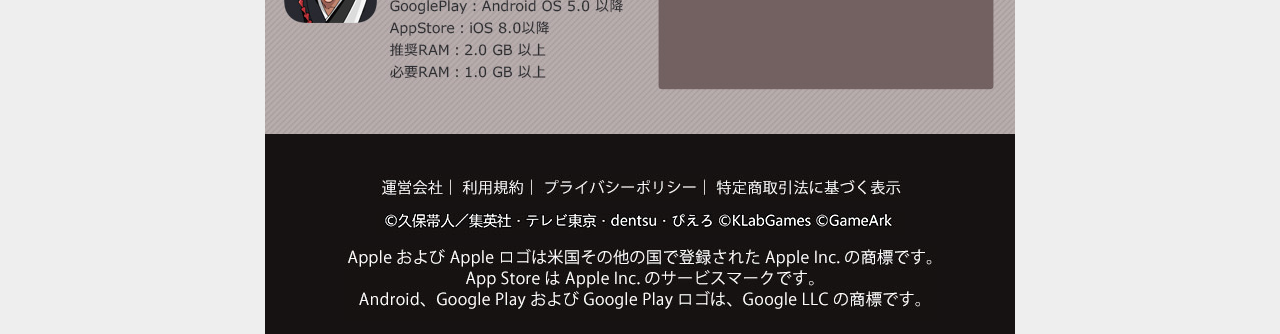
==== commit ee978728: "s" ====
--- a/scroll.html
+++ b/scroll.html
@@ -10,10 +10,11 @@
   <!-- Link Swiper's CSS -->
   <link rel="stylesheet" href="css/swiper-bundle.min.css">
   <style>
-    .scrollwrap{width:264px; padding-top:17px;height:358px; background:yellowgreen; position:absolute;top:20px;right:20px;box-sizing:border-box;z-index:2;} 
+    .scrollwrap{width:264px; padding-top:17px;height:358px; background:blueviolet; position:absolute;top:20px;right:20px;box-sizing:border-box;z-index:2;} 
     .scrollone  {width:230px;height: 329px;}
     .scrollone .swiper-slide {height: auto; -webkit-box-sizing: border-box; box-sizing: border-box; padding: 0x; font-size: 18px;}
-    .scrollone .swiper-slide p img{margin-right:6px;margin-bottom:3px;}
+	.scrollone .swiper-slide p img{margin-right:6px;margin-bottom:3px;}
+	.scrollone .swiper-slide p {height:57px; margin-top: 2px;}
   </style>
 <link rel="stylesheet" type="text/css"  href="css/colorbox.css">
  <link rel="stylesheet" type="text/css" href="css/index.css" />
--- a/css/index.css
+++ b/css/index.css
@@ -141,9 +141,9 @@
 
 
 
-.scrollone  {width:230px;height: 329px;}
+/* .scrollone  {width:230px;height: 329px;}
 .scrollone .swiper-slide {height: auto; -webkit-box-sizing: border-box; box-sizing: border-box; padding: 0x;}
-.scrollone .swiper-slide p img{margin-right:6px;margin-bottom:3px;}
+.scrollone .swiper-slide p img{margin-right:6px;margin-bottom:3px;} */
 .game_roles .swiper_dock_list{ width:520px; height:101px;position:relative;background:url(../images/small_btn_03.png) no-repeat; z-index:10; margin:0 auto;}
 
 /* .nav_ico{position: absolute; left: 0;top:0;width:79px; height: 79px; cursor: pointer;;}
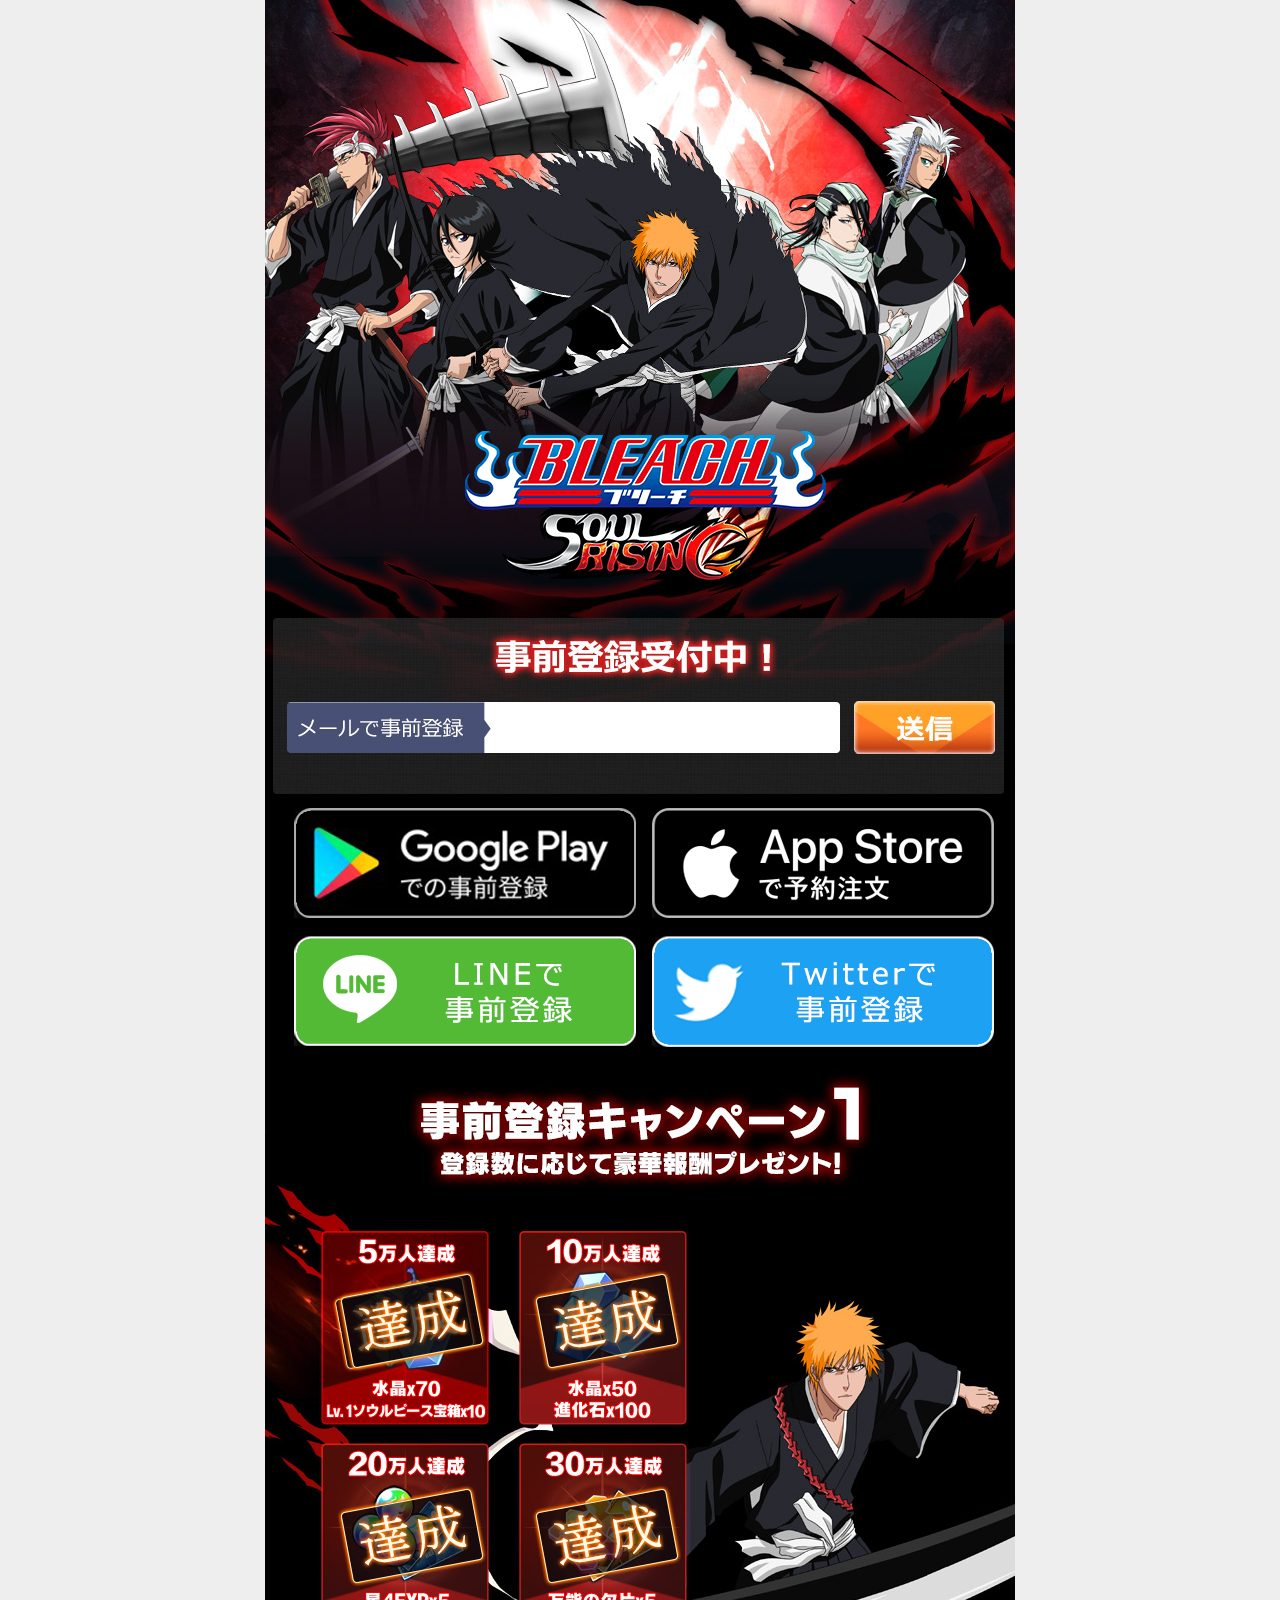
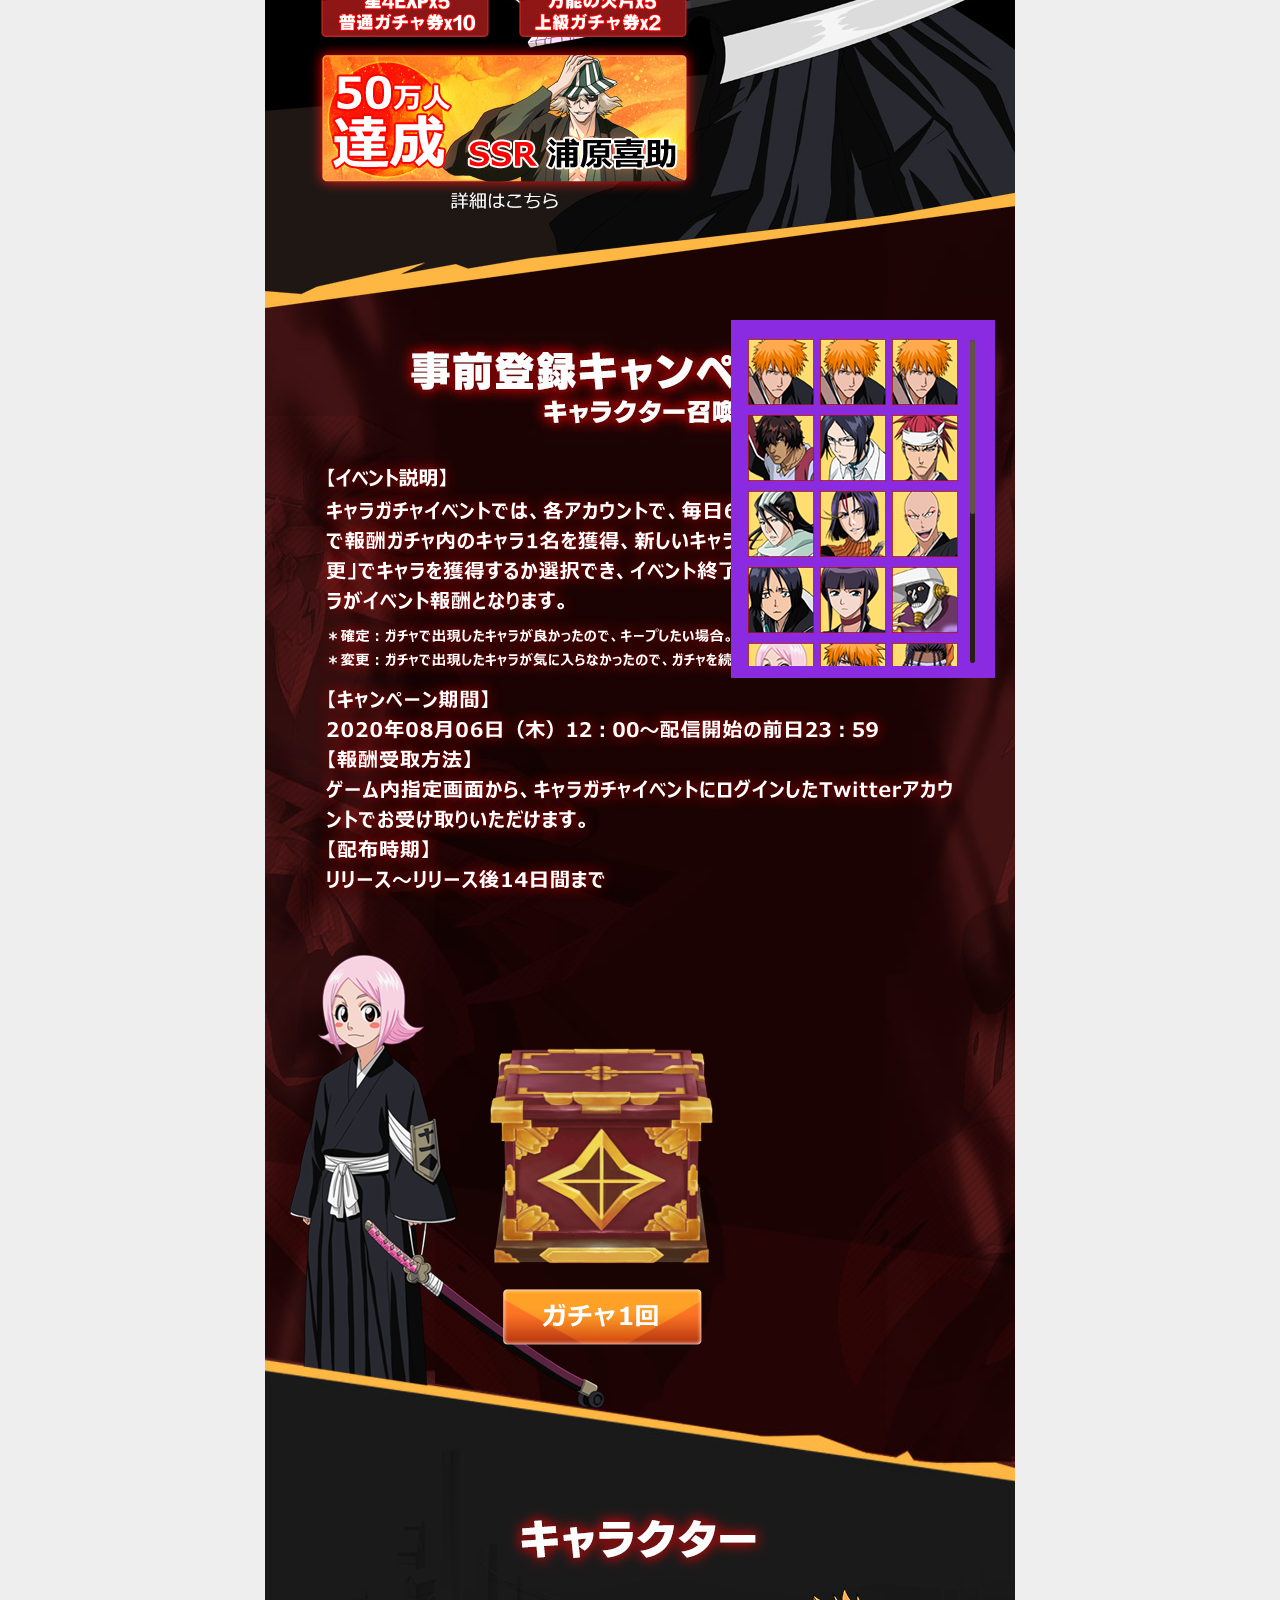
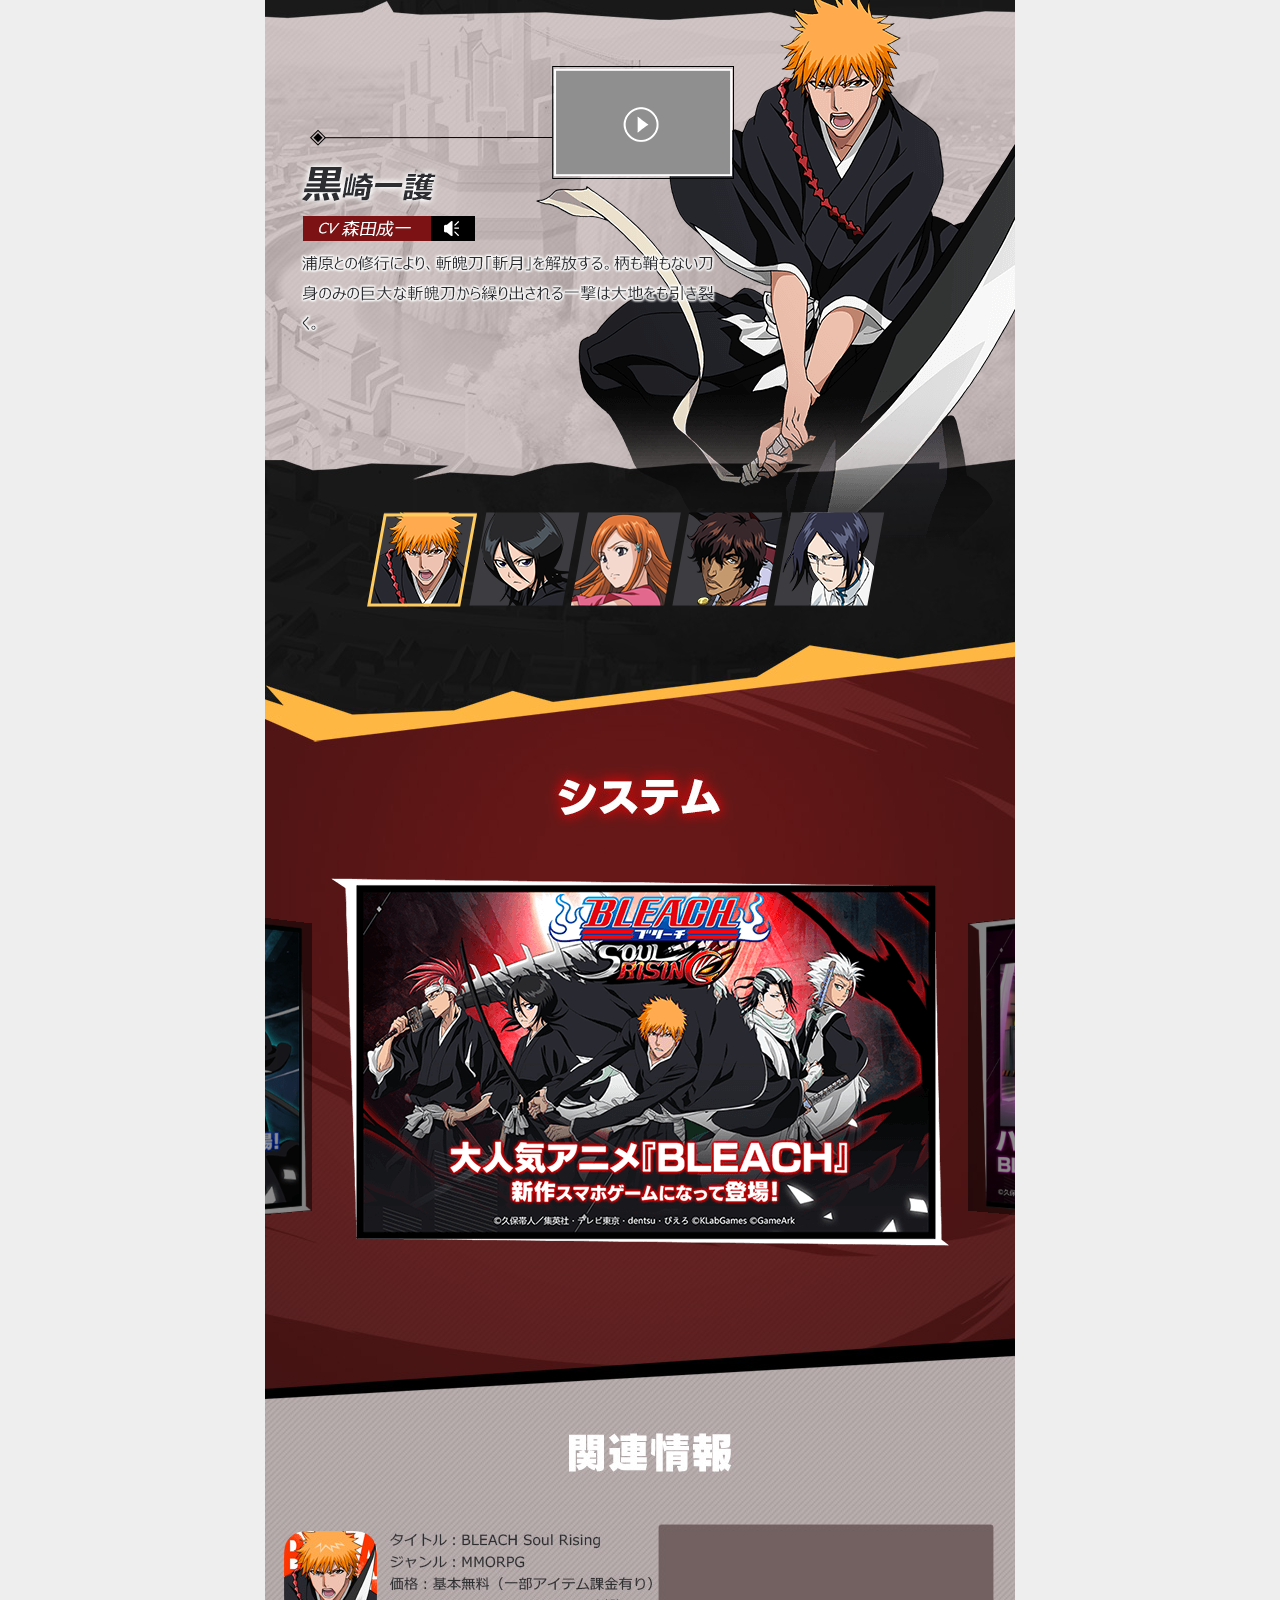
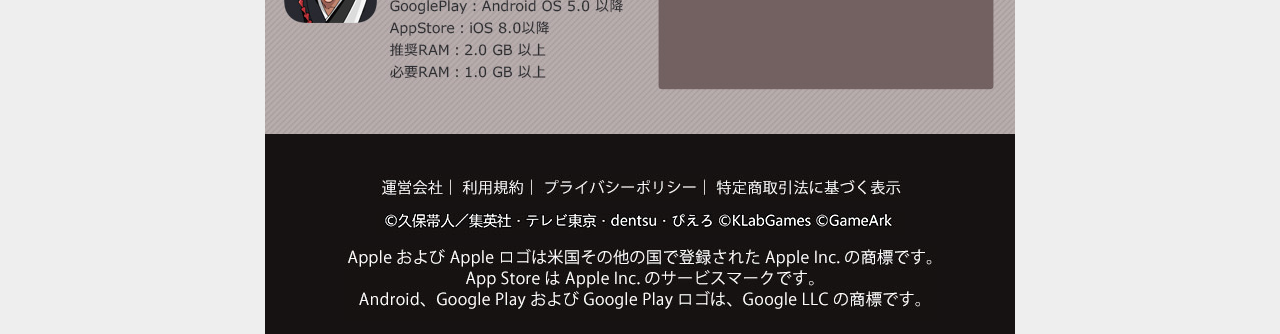
==== commit 0358dbde: "s" ====
--- a/scroll.html
+++ b/scroll.html
@@ -4,7 +4,7 @@
 
 <head>
   <meta charset="utf-8">
-  <title>最后一次1</title>
+  <title>222</title>
   <meta name="viewport" content="width=device-width, initial-scale=1, minimum-scale=1, maximum-scale=1">
 
   <!-- Link Swiper's CSS -->
@@ -14,7 +14,7 @@
     .scrollone  {width:230px;height: 329px;}
     .scrollone .swiper-slide {height: auto; -webkit-box-sizing: border-box; box-sizing: border-box; padding: 0x; font-size: 18px;}
 	.scrollone .swiper-slide p img{margin-right:6px;margin-bottom:3px;}
-	.scrollone .swiper-slide p {height:57px; margin-top: 2px;}
+	.scrollone .swiper-slide p {height:58px; margin-top: 2px;}
   </style>
 <link rel="stylesheet" type="text/css"  href="css/colorbox.css">
  <link rel="stylesheet" type="text/css" href="css/index.css" />
@@ -119,7 +119,7 @@
 			<div class="swiper-container scrollone">
 				<div class="swiper-wrapper">
 				<div class="swiper-slide">
-					<p><img src="images/6.png"><img src="images/6.png"><img src="images/6.png"></p>
+					<p><img src="images/1.png"><img src="images/1.png"><img src="images/1.png"></p>
 					<p><img src="images/4.png"><img src="images/5.png"><img src="images/6.png"></p>
 					<p><img src="images/7.png"><img src="images/8.png"><img src="images/9.png"></p>
 					<p><img src="images/10.png"><img src="images/11.png"><img src="images/12.png"></p>
